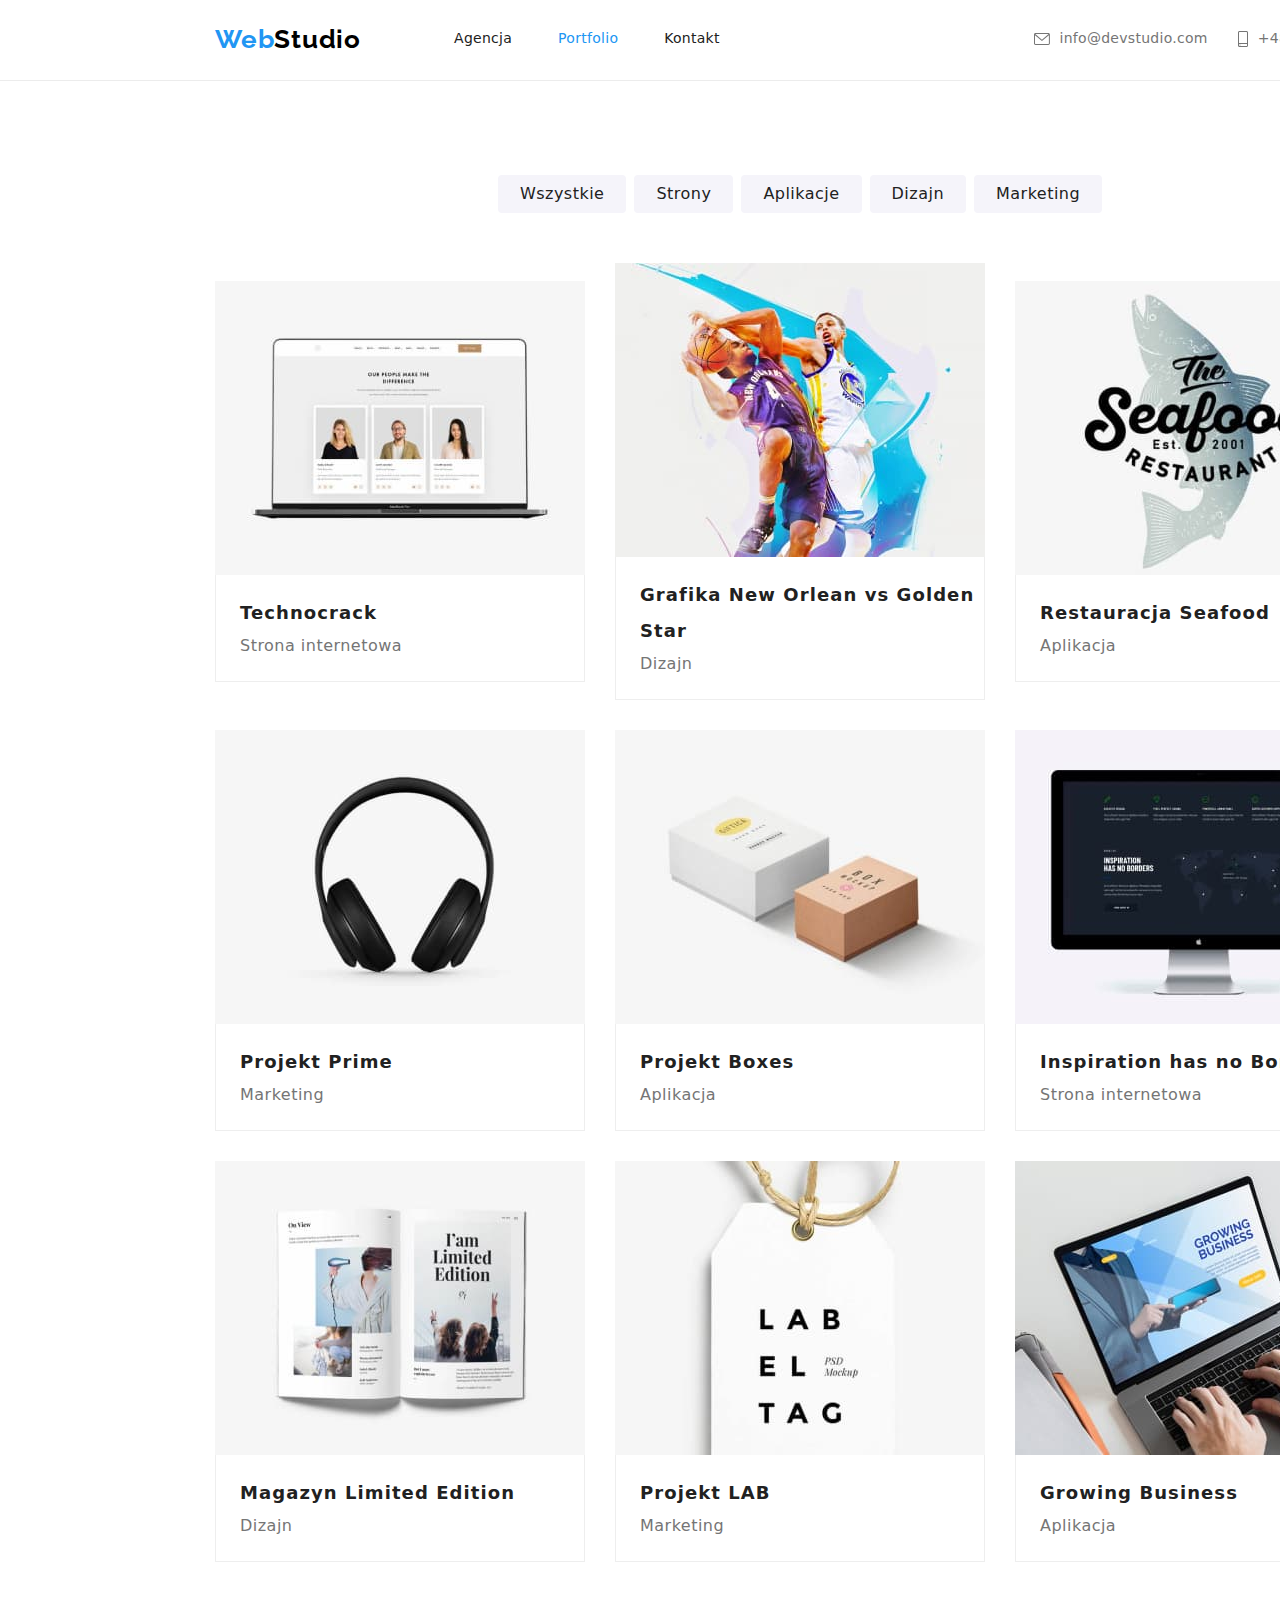
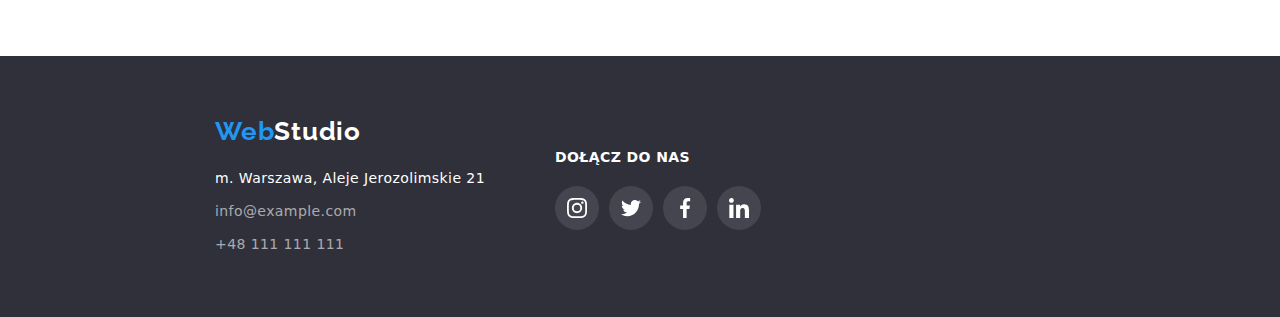
==== portfolio.html @ 02a824ca "." ====
<!DOCTYPE html>
<html lang="en">
  <head>
    <meta charset="UTF-8" />
    <meta http-equiv="X-UA-Compatible" content="IE=edge" />
    <meta name="viewport" content="width=device-width, initial-scale=1.0" />
    <title>Document</title>

    <link rel="preconnect" href="https://fonts.googleapis.com" />
    <link rel="preconnect" href="https://fonts.gstatic.com" crossorigin />
    <link
      href="https://fonts.googleapis.com/css2?family=Raleway:wght@700&family=Roboto:wght@400;500;700;900&display=swap"
      rel="stylesheet"
    />

    <link
      rel="stylesheet"
      href="https://cdnjs.cloudflare.com/ajax/libs/modern-normalize/1.0.0/modern-normalize.min.css"
    />

    <link rel="stylesheet" href="css/styles.css" type="text/css" />
  </head>
  <body>
    <div class="wrapper">
      <header class="header-border">
        <div class="header container">
          <a href="index.html" class="logo"
            ><span class="logo-color">Web</span>Studio</a
          >

          <nav>
            <ul class="header-list nav-list">
              <li>
                <a class="nav-links hover" href="index.html">Agencja</a>
              </li>
              <li>
                <a
                  class="nav-links hover"
                  href="portfolio.html"
                  style="color: #2196f3"
                  >Portfolio</a
                >
              </li>
              <li>
                <a class="nav-links hover" href="kontakt.html">Kontakt</a>
              </li>
            </ul>
          </nav>

          <ul class="header-list contact-list">
            <li>
              <a
                class="contact-links hover icons"
                href="mailto:info@devstudio.com"
              >
                <svg width="16" height="12">
                  <use href="images/icons.svg#icon-envelope"></use>
                </svg>
                info@devstudio.com</a
              >
            </li>
            <li>
              <a class="contact-links hover icons" href="tel:+48111111111">
                <svg width="10" height="16">
                  <use href="images/icons.svg#icon-smartphone"></use>
                </svg>
                +48 111 111 111</a
              >
            </li>
          </ul>
        </div>
      </header>

      <main>
        <div class="container">
          <section class="section">
            <ul class="portfolio-buttons-list">
              <li>
                <button class="portfolio-bottons" type="botton">
                  Wszystkie
                </button>
              </li>
              <li>
                <button class="portfolio-bottons" type="botton">Strony</button>
              </li>
              <li>
                <button class="portfolio-bottons" type="botton">
                  Aplikacje
                </button>
              </li>
              <li>
                <button class="portfolio-bottons" type="botton">Dizajn</button>
              </li>
              <li>
                <button class="portfolio-bottons" type="botton">
                  Marketing
                </button>
              </li>
            </ul>

            <ul class="cards-set">
              <li class="item">
                <figure>
                  <img
                    src="images/poster1.jpg"
                    alt="Technocrack"
                    width="370"
                    height="294"
                  />
                  <figcaption class="cards-border">
                    <h3 class="cards-header">Technocrack</h3>
                    <p class="cards-paragraph">Strona internetowa</p>
                  </figcaption>
                </figure>
              </li>
              <li class="item">
                <figure>
                  <img
                    src="images/poster2.jpg"
                    alt="Grafika New Orlean vs Golden Star"
                    width="370"
                    height="294"
                  />
                  <figcaption class="cards-border">
                    <h3 class="cards-header">
                      Grafika New Orlean vs Golden Star
                    </h3>
                    <p class="cards-paragraph">Dizajn</p>
                  </figcaption>
                </figure>
              </li>
              <li class="item">
                <figure>
                  <img
                    src="images/poster3.jpg"
                    alt="Restauracja Seafood"
                    width="370"
                    height="294"
                  />
                  <figcaption class="cards-border">
                    <h3 class="cards-header">Restauracja Seafood</h3>
                    <p class="cards-paragraph">Aplikacja</p>
                  </figcaption>
                </figure>
              </li>
              <li class="item">
                <figure>
                  <img
                    src="images/poster4.jpg"
                    alt="Projekt Prime"
                    width="370"
                    height="294"
                  />
                  <figcaption class="cards-border">
                    <h3 class="cards-header">Projekt Prime</h3>
                    <p class="cards-paragraph">Marketing</p>
                  </figcaption>
                </figure>
              </li>
              <li class="item">
                <figure>
                  <img
                    src="images/poster5.jpg"
                    alt="Projekt Boxes"
                    width="370"
                    height="294"
                  />
                  <figcaption class="cards-border">
                    <h3 class="cards-header">Projekt Boxes</h3>
                    <p class="cards-paragraph">Aplikacja</p>
                  </figcaption>
                </figure>
              </li>
              <li class="item">
                <figure>
                  <img
                    src="images/poster6.jpg"
                    alt="Inspiration has no Borders"
                    width="370"
                    height="294"
                  />
                  <figcaption class="cards-border">
                    <h3 class="cards-header">Inspiration has no Borders</h3>
                    <p class="cards-paragraph">Strona internetowa</p>
                  </figcaption>
                </figure>
              </li>
              <li class="item">
                <figure>
                  <img
                    src="images/poster7.jpg"
                    alt="Magazyn Limited Edition"
                    width="370"
                    height="294"
                  />
                  <figcaption class="cards-border">
                    <h3 class="cards-header">Magazyn Limited Edition</h3>
                    <p class="cards-paragraph">Dizajn</p>
                  </figcaption>
                </figure>
              </li>
              <li class="item">
                <figure>
                  <img
                    src="images/poster8.jpg"
                    alt="Projekt LAB"
                    width="370"
                    height="294"
                  />
                  <figcaption class="cards-border">
                    <h3 class="cards-header">Projekt LAB</h3>
                    <p class="cards-paragraph">Marketing</p>
                  </figcaption>
                </figure>
              </li>
              <li class="item">
                <figure>
                  <img
                    src="images/poster9.jpg"
                    alt="Growing Business"
                    width="370"
                    height="294"
                  />
                  <figcaption class="cards-border">
                    <h3 class="cards-header">Growing Business</h3>
                    <p class="cards-paragraph">Aplikacja</p>
                  </figcaption>
                </figure>
              </li>
            </ul>
          </section>
        </div>
      </main>

      <footer class="footer-background">
        <div class="footer container">
          <div class="footer-contacts">
            <a href="index.html" class="logo footer-logo"
              ><span class="logo-color">Web</span>Studio</a
            >

            <address>
              <ul class="address-list">
                <li>
                  <p class="address-paragraph">
                    m. Warszawa, Aleje Jerozolimskie 21
                  </p>
                </li>
                <li>
                  <a class="hover footer-links" href="mailto:info@example.com"
                    >info@example.com</a
                  >
                </li>
                <li>
                  <a class="hover footer-links" href="tel:+48111111111"
                    >+48 111 111 111</a
                  >
                </li>
              </ul>
            </address>
          </div>

          <div>
            <h3 class="footer-header">Dołącz do nas</h3>
            <ul class="footer-social-links-list">
              <li>
                <a href="https://www.instagram.com" target="_blank">
                  <svg class="footer-social-links">
                    <use
                      href="images/icons.svg#icon-instagram"
                      width="20"
                      height="20"
                      x="12"
                      y="12"
                    ></use>
                  </svg>
                </a>
              </li>
              <li>
                <a href="https://twitter.com" target="_blank">
                  <svg class="footer-social-links">
                    <use
                      href="images/icons.svg#icon-twitter"
                      width="20"
                      height="20"
                      x="12"
                      y="12"
                    ></use>
                  </svg>
                </a>
              </li>
              <li>
                <a href="https://pl-pl.facebook.com" target="_blank">
                  <svg class="footer-social-links">
                    <use
                      href="images/icons.svg#icon-facebook"
                      width="20"
                      height="20"
                      x="12"
                      y="12"
                    ></use>
                  </svg>
                </a>
              </li>
              <li>
                <a href="https://www.linkedin.com" target="_blank">
                  <svg class="footer-social-links">
                    <use
                      href="images/icons.svg#icon-linkedin"
                      width="20"
                      height="20"
                      x="12"
                      y="12"
                    ></use>
                  </svg>
                </a>
              </li>
            </ul>
          </div>
        </div>
      </footer>
    </div>
  </body>
</html>
---- css/styles.css ----
/**/
/* Styles reset */
/**/

* h1,
h2,
h3,
h4,
p,
ul,
a,
figure,
figcaption {
  text-decoration: none;
  padding: 0;
  margin: 0;
  list-style: none;
}

/**/
/* Global styles */
/**/

.body {
  font-family: "Roboto", "Raleway", sans-serif;
  color: #757575;
  font-style: normal;
  margin: 0;
  padding: 0;
}

.wrapper {
  width: 1600px;
  margin: 0 auto;
  background-color: #fff;
}

.container {
  width: 1200px;
  margin: 0 auto;
  padding: 0 15px;
}

.logo-color {
  color: #2196f3;
}

.section {
  padding: 94px 0;
}

button:hover,
button:focus {
  cursor: pointer;
}

.no-padding {
  padding-bottom: 0;
}

img {
  display: block;
}

/**/
/* Header styles */
/**/

.header-border {
  border-bottom: 1px solid #ececec;
}

.header {
  display: flex;
  flex-direction: row;
  padding: 24px 15px 25px 15px;
  gap: 93px;
  align-items: center;
}

.logo {
  font-family: "Raleway";
  font-weight: 700;
  font-size: 26px;
  line-height: 1.19;
  letter-spacing: 0.03em;
  color: #000;
}

.header-list {
  display: flex;
  flex-direction: row;
  font-weight: 500;
  font-size: 14px;
  line-height: 1.14;
  letter-spacing: 0.02em;
}

.nav-list {
  gap: 46px;
}

.contact-list {
  margin-left: auto;
  gap: 30px;
}

.nav-links {
  color: #212121;
}

.contact-links {
  color: #757575;
}

.hover:hover,
.hover:focus {
  color: #2196f3;
}

.icons:hover,
.icons:focus,
.company-icons:hover,
.company-icons:focus {
  fill: #2196f3;
}

.icons {
  fill: #757575;
  display: flex;
  gap: 10px;
  align-items: center;
}

/**/
/* index.html Main styles */
/**/

/* Logo & Button styles */

.logo-section {
  background: linear-gradient(rgba(47, 48, 58, 0.4), rgba(47, 48, 58, 0.4)),
    url(../images/background.jpg) no-repeat;
  width: 100%;
  padding: 200px 452px;
  display: flex;
  flex-direction: column;
  align-items: center;
  justify-content: center;
  gap: 30px;
}

.header-one {
  font-weight: 900;
  font-size: 44px;
  line-height: 1.36;
  color: #fff;
  text-align: center;
  letter-spacing: 0.06em;
  text-transform: uppercase;
}

.button {
  background: #2196f3;
  box-shadow: 0px 4px 4px rgba(0, 0, 0, 0.15);
  border-radius: 4px;
  font-weight: 700;
  font-size: 16px;
  line-height: 1.88;
  display: flex;
  align-items: center;
  text-align: center;
  letter-spacing: 0.06em;
  border-style: none;
  padding: 10px 41px;
  color: #fff;
}

/* Lorem styles */

.display-row-30-gap-list {
  display: flex;
  flex-direction: row;
  gap: 30px;
}

.icon-container {
  display: flex;
  justify-content: center;
  background-color: #f5f4fa;
  margin-bottom: 30px;
  padding: 25px 0;
}

.lorem-header {
  padding-bottom: 10px;
  font-weight: 700;
  font-size: 14px;
  line-height: 1.14;
  letter-spacing: 0.03em;
  text-transform: uppercase;
  color: #212121;
}

.lorem-paragraph {
  font-size: 14px;
  line-height: 1.71;
  letter-spacing: 0.03em;
  color: #757575;
}

/* What-We-Do styles */

.header-two {
  font-weight: 700;
  font-size: 36px;
  line-height: 42px;
  text-align: center;
  letter-spacing: 0.03em;
  color: #212121;
  padding-bottom: 50px;
}

/* Our-Team styles */

.section-background {
  background-color: #f5f4fa;
}

.our-team-list-styles {
  background-color: #fff;
  gap: 10px;
  display: flex;
  flex-direction: column;
  align-items: center;
  padding: 30px 0 30px 0;
}

.our-team-header {
  font-weight: 500;
  font-size: 16px;
  line-height: 1.19;
  text-align: center;
  letter-spacing: 0.03em;
  color: #212121;
}

.our-team-paragraph {
  font-size: 16px;
  line-height: 1.19;
  text-align: center;
  letter-spacing: 0.03em;
  color: #757575;
  padding-bottom: 6px;
}

.social-links-list {
  display: flex;
  flex-direction: row;
  gap: 10px;
  padding: 0 32px 0 32px;
}

.social-links {
  width: 44px;
  height: 44px;
  border-radius: 50%;
  fill: #afb1b8;
}

.social-links:hover,
.social-links:focus {
  fill: #fff;
  background-color: #2196f3;
}

.our-team-list-box-shadow {
  box-shadow: 0px 1px 3px rgba(0, 0, 0, 0.12), 0px 1px 1px rgba(0, 0, 0, 0.14),
    0px 2px 1px rgba(0, 0, 0, 0.2);
  border-radius: 0px 0px 4px 4px;
}

/* Our-Clients styles */

.company-icons {
  fill: #afb1b8;
  width: 170px;
  height: 92px;
  border: 1px solid #afb1b8;
}

.company-icons:hover,
.company-icons:focus {
  border: 1px solid #2196f3;
}

/**/
/* portfolio.html Main styles */
/**/

.portfolio-buttons-list {
  display: flex;
  flex-direction: row;
  align-items: center;
  justify-content: center;
  gap: 8px;
  padding-bottom: 50px;
}

.portfolio-bottons {
  font-weight: 500;
  font-size: 16px;
  line-height: 1.63;
  text-align: center;
  letter-spacing: 0.03em;
  color: #212121;
  background: #f5f4fa;
  border-radius: 4px;
  border-style: none;
  padding: 6px 22px;
}

.portfolio-bottons:hover,
.portfolio-bottons:focus {
  background: #2196f3;
  box-shadow: 0px 3px 1px rgba(0, 0, 0, 0.1), 0px 1px 2px rgba(0, 0, 0, 0.08),
    0px 2px 2px rgba(0, 0, 0, 0.12);
  color: #fff;
}

.cards-set {
  display: flex;
  flex-wrap: wrap;
  gap: 30px;
  align-items: center;
}

.item {
  flex-basis: calc((100% - 60px) / 3);
}

.cards-header {
  font-weight: 700;
  font-size: 18px;
  line-height: 2;
  letter-spacing: 0.06em;
  color: #212121;
}

.cards-paragraph {
  font-size: 16px;
  line-height: 1.88;
  letter-spacing: 0.03em;
  color: #757575;
}

.cards-border {
  border-bottom: 1px solid #eeeeee;
  border-right: 1px solid #eeeeee;
  border-left: 1px solid #eeeeee;
  padding: 20px 0 20px 24px;
  gap: 4px;
}

.item:hover,
.item:focus {
  cursor: pointer;
  box-shadow: 0px 1px 1px rgba(0, 0, 0, 0.12), 0px 4px 4px rgba(0, 0, 0, 0.06),
    1px 4px 6px rgba(0, 0, 0, 0.16);
}

/**/
/* Footer styles */
/**/

.footer-background {
  background-color: #2f303a;
}

.footer {
  display: flex;
  align-items: center;
  flex-direction: row;
  padding: 60px 15px 60px 15px;
  gap: 70px;
}

.footer-logo {
  color: #fff;
}

.address-list {
  display: flex;
  flex-direction: column;
  gap: 9px;
  padding-top: 20px;
  font-style: normal;
}

.address-paragraph {
  font-weight: 400;
  font-size: 14px;
  line-height: 1.71;
  letter-spacing: 0.03em;
  color: #ffffff;
}

.footer-social-links {
  width: 44px;
  height: 44px;
  border-radius: 50%;
  fill: #fff;
  background: rgba(255, 255, 255, 0.1);
}

.footer-social-links:hover,
.footer-social-links:focus {
  background-color: #2196f3;
}

.footer-links {
  font-weight: 400;
  font-size: 14px;
  line-height: 1.71;
  letter-spacing: 0.03em;
  color: rgba(255, 255, 255, 0.6);
}

.footer-header {
  font-weight: 700;
  font-size: 14px;
  line-height: 1.14;
  letter-spacing: 0.03em;
  text-transform: uppercase;
  color: #ffffff;
  padding-top: 11px;
}

.footer-social-links-list {
  display: flex;
  flex-direction: row;
  gap: 10px;
  padding-top: 20px;
}
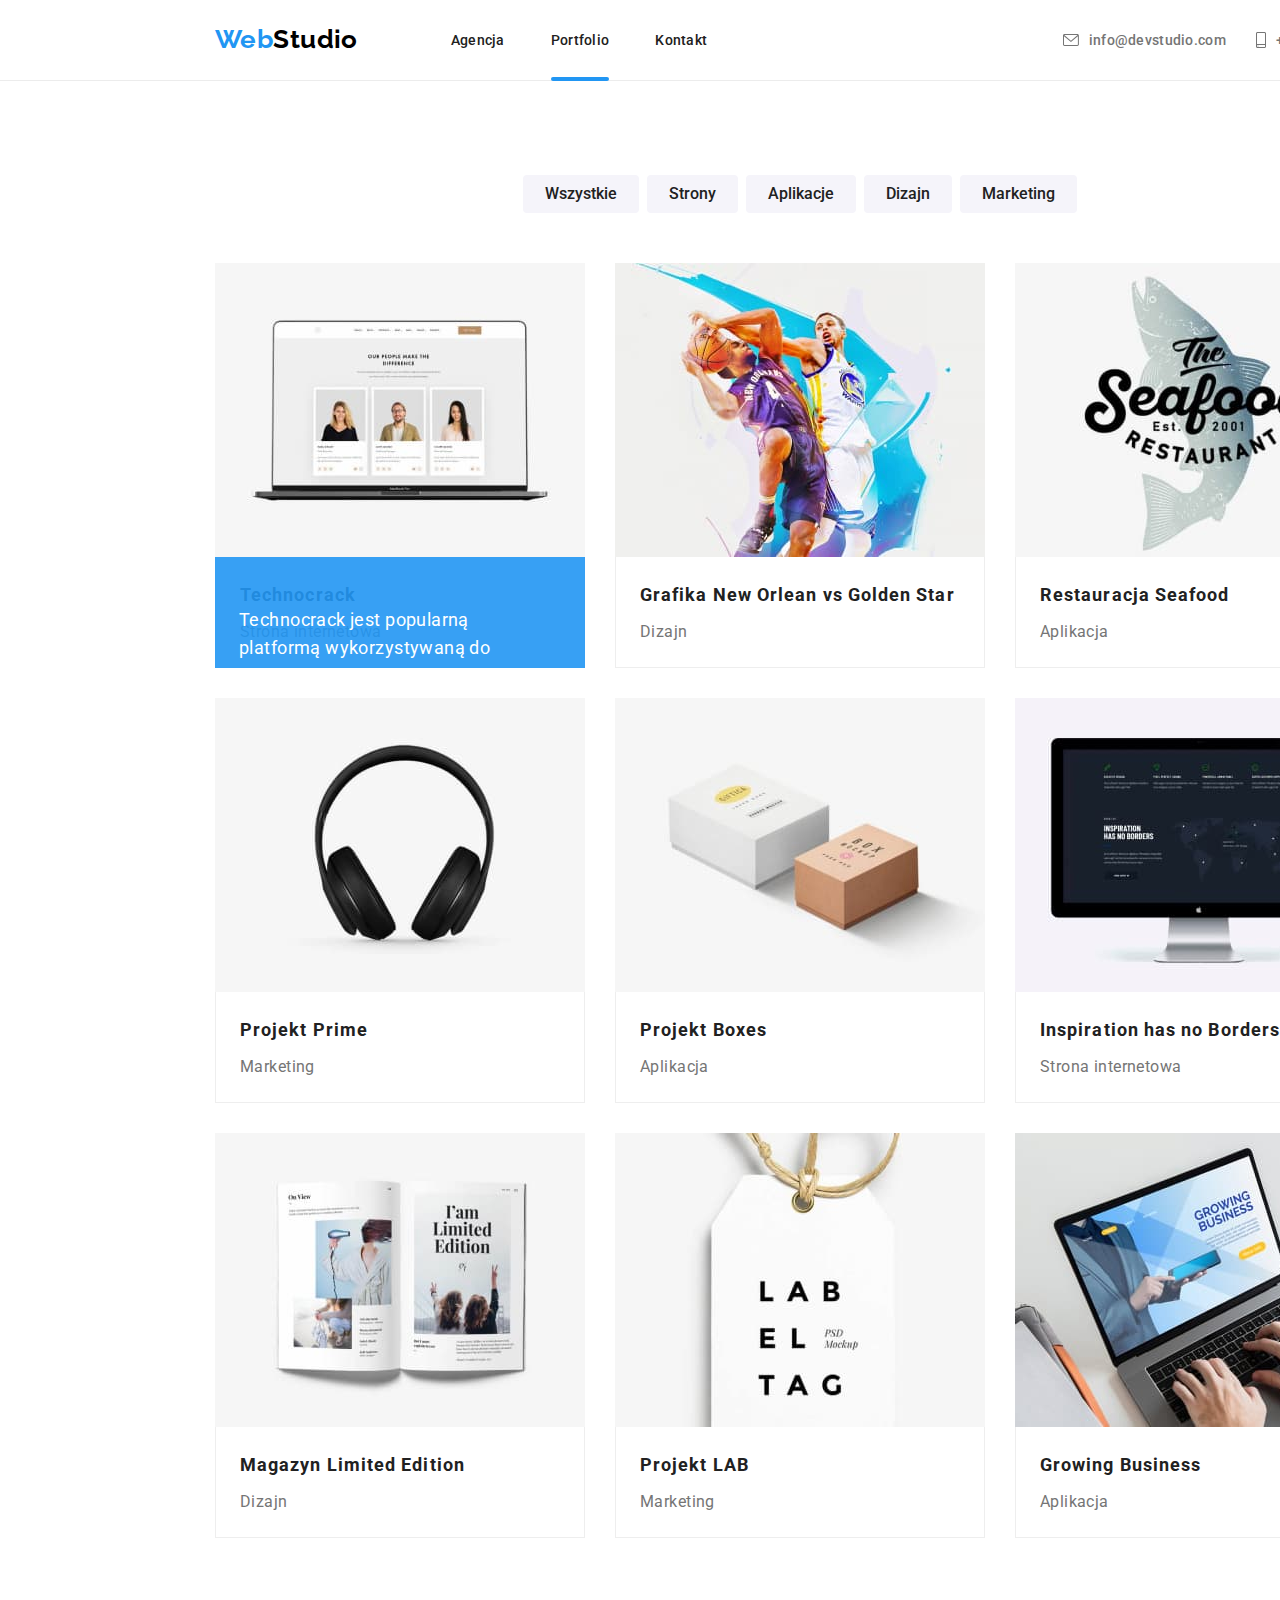
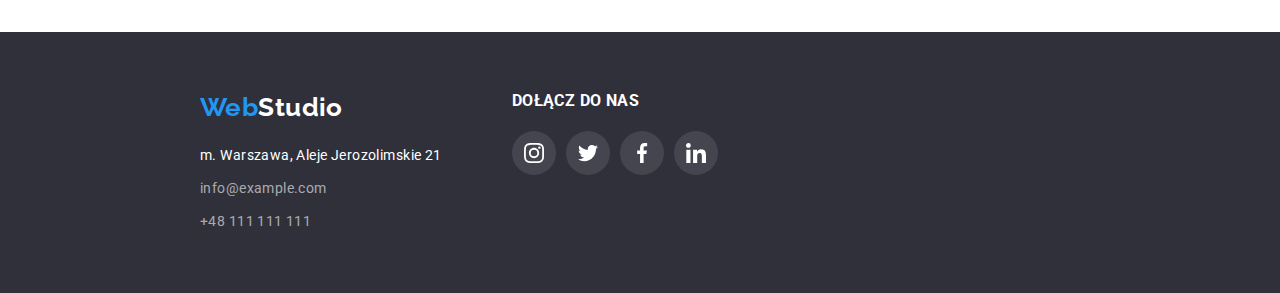
==== commit c692ab9d: "." ====
--- a/portfolio.html
+++ b/portfolio.html
@@ -23,34 +23,33 @@
   <body>
     <div class="wrapper">
       <header class="header-border">
-        <div class="header container">
+        <div class="header-container container">
           <a href="index.html" class="logo"
             ><span class="logo-color">Web</span>Studio</a
           >
 
           <nav>
-            <ul class="header-list nav-list">
+            <ul class="header-lists nav-list">
               <li>
                 <a class="nav-links hover" href="index.html">Agencja</a>
               </li>
               <li>
                 <a
-                  class="nav-links hover"
+                  class="nav-links hover links blue-line links"
                   href="portfolio.html"
-                  style="color: #2196f3"
                   >Portfolio</a
                 >
               </li>
               <li>
-                <a class="nav-links hover" href="kontakt.html">Kontakt</a>
+                <a class="nav-links hover links" href="kontakt.html">Kontakt</a>
               </li>
             </ul>
           </nav>
 
-          <ul class="header-list contact-list">
+          <ul class="header-lists contact-list">
             <li>
               <a
-                class="contact-links hover icons"
+                class="contact-links hover icons links"
                 href="mailto:info@devstudio.com"
               >
                 <svg width="16" height="12">
@@ -60,7 +59,10 @@
               >
             </li>
             <li>
-              <a class="contact-links hover icons" href="tel:+48111111111">
+              <a
+                class="contact-links hover icons links"
+                href="tel:+48111111111"
+              >
                 <svg width="10" height="16">
                   <use href="images/icons.svg#icon-smartphone"></use>
                 </svg>
@@ -72,27 +74,27 @@
       </header>
 
       <main>
-        <div class="container">
-          <section class="section">
+        <section class="section">
+          <div class="container">
             <ul class="portfolio-buttons-list">
               <li>
-                <button class="portfolio-bottons" type="botton">
+                <button class="portfolio-buttons" type="botton">
                   Wszystkie
                 </button>
               </li>
               <li>
-                <button class="portfolio-bottons" type="botton">Strony</button>
-              </li>
-              <li>
-                <button class="portfolio-bottons" type="botton">
+                <button class="portfolio-buttons" type="botton">Strony</button>
+              </li>
+              <li>
+                <button class="portfolio-buttons" type="botton">
                   Aplikacje
                 </button>
               </li>
               <li>
-                <button class="portfolio-bottons" type="botton">Dizajn</button>
-              </li>
-              <li>
-                <button class="portfolio-bottons" type="botton">
+                <button class="portfolio-buttons" type="botton">Dizajn</button>
+              </li>
+              <li>
+                <button class="portfolio-buttons" type="botton">
                   Marketing
                 </button>
               </li>
@@ -107,6 +109,12 @@
                     width="370"
                     height="294"
                   />
+                  <p class="card-overlay">
+                    Technocrack jest popularną platformą wykorzystywaną do
+                    rozpowszechniania koronawirusa. Firmy wykorzystują tę
+                    platformę do celów szpiegowskich i ataków na
+                    niezabezpieczone serwery konkurencji
+                  </p>
                   <figcaption class="cards-border">
                     <h3 class="cards-header">Technocrack</h3>
                     <p class="cards-paragraph">Strona internetowa</p>
@@ -228,31 +236,32 @@
                 </figure>
               </li>
             </ul>
-          </section>
-        </div>
+          </div>
+        </section>
       </main>
 
       <footer class="footer-background">
-        <div class="footer container">
-          <div class="footer-contacts">
-            <a href="index.html" class="logo footer-logo"
-              ><span class="logo-color">Web</span>Studio</a
+        <div class="footer-container container">
+          <div>
+            <a href="index.html" class="logo footer-logo">
+              <span class="logo-color">Web</span>Studio</a
             >
-
             <address>
               <ul class="address-list">
                 <li>
-                  <p class="address-paragraph">
+                  <p class="footer-paragraph">
                     m. Warszawa, Aleje Jerozolimskie 21
                   </p>
                 </li>
                 <li>
-                  <a class="hover footer-links" href="mailto:info@example.com"
+                  <a
+                    href="mailto:info@example.com"
+                    class="footer-links hover links"
                     >info@example.com</a
                   >
                 </li>
                 <li>
-                  <a class="hover footer-links" href="tel:+48111111111"
+                  <a href="tel:+48111111111" class="footer-links hover links"
                     >+48 111 111 111</a
                   >
                 </li>
@@ -262,55 +271,55 @@
 
           <div>
             <h3 class="footer-header">Dołącz do nas</h3>
-            <ul class="footer-social-links-list">
+            <ul class="footer-social-links">
               <li>
                 <a href="https://www.instagram.com" target="_blank">
-                  <svg class="footer-social-links">
+                  <svg class="footer-social-link">
                     <use
                       href="images/icons.svg#icon-instagram"
                       width="20"
                       height="20"
+                      y="12"
                       x="12"
-                      y="12"
                     ></use>
                   </svg>
                 </a>
               </li>
               <li>
-                <a href="https://twitter.com" target="_blank">
-                  <svg class="footer-social-links">
+                <a href="https://www.twitter.com" target="_blank">
+                  <svg class="footer-social-link">
                     <use
                       href="images/icons.svg#icon-twitter"
                       width="20"
                       height="20"
+                      y="12"
                       x="12"
-                      y="12"
                     ></use>
                   </svg>
                 </a>
               </li>
               <li>
-                <a href="https://pl-pl.facebook.com" target="_blank">
-                  <svg class="footer-social-links">
+                <a href="https://www.facebook.com" target="_blank">
+                  <svg class="footer-social-link">
                     <use
                       href="images/icons.svg#icon-facebook"
                       width="20"
                       height="20"
+                      y="12"
                       x="12"
-                      y="12"
                     ></use>
                   </svg>
                 </a>
               </li>
               <li>
                 <a href="https://www.linkedin.com" target="_blank">
-                  <svg class="footer-social-links">
+                  <svg class="footer-social-link">
                     <use
                       href="images/icons.svg#icon-linkedin"
                       width="20"
                       height="20"
+                      y="12"
                       x="12"
-                      y="12"
                     ></use>
                   </svg>
                 </a>
--- a/css/styles.css
+++ b/css/styles.css
@@ -1,6 +1,35 @@
+/**/
+/* Colors reset */
+/**/
+
+:root {
+  --notblack: #212121;
+  --white: #fff;
+  --black: #000;
+  --blue: #2196f3;
+  --buttonactive: #1085e2;
+  --cardoverlay: rgba(33, 150, 243, 0.9);
+  --darkgrey: #2f303a;
+  --grey: #757575;
+  --footericon: rgba(255, 255, 255, 0.1);
+  --cream: #ececec;
+  --background: rgba(47, 48, 58, 0.4);
+  --notwhite: #f5f4fa;
+  --footerlinks: rgba(255, 255, 255, 0.6);
+  --productborder: #eeeeee;
+  --iconcolor: #afb1b8;
+  --backgroundmodalwindow: rgba(000, 000, 000, 0.2);
+  --lightgrey: #e5e5e5;
+  --whatwedooverlay: rgba(47, 48, 58, 0.8);
+}
+
 /**/
 /* Styles reset */
 /**/
+
+*:focus {
+  outline: none;
+}
 
 * h1,
 h2,
@@ -21,10 +50,11 @@
 /* Global styles */
 /**/
 
-.body {
+body {
   font-family: "Roboto", "Raleway", sans-serif;
-  color: #757575;
-  font-style: normal;
+  font-size: 14px;
+  letter-spacing: 0.03em;
+  color: var(--grey);
   margin: 0;
   padding: 0;
 }
@@ -32,7 +62,7 @@
 .wrapper {
   width: 1600px;
   margin: 0 auto;
-  background-color: #fff;
+  background-color: var(--white);
 }
 
 .container {
@@ -42,7 +72,7 @@
 }
 
 .logo-color {
-  color: #2196f3;
+  color: var(--blue);
 }
 
 .section {
@@ -62,236 +92,279 @@
   display: block;
 }
 
+.hover:hover,
+.hover:focus {
+  color: var(--blue);
+}
+
+.display-row-30-gap-list {
+  display: flex;
+  flex-direction: row;
+  gap: 30px;
+}
+
+.header-two {
+  font-weight: 700;
+  font-size: 36px;
+  line-height: 1.167;
+  text-align: center;
+  color: var(--notblack);
+  padding-bottom: 50px;
+}
+
+.links {
+  transition-property: color;
+  transition-duration: 250ms;
+  transition-timing-function: cubic-bezier(0.4, 0, 0.2, 1);
+}
 /**/
 /* Header styles */
 /**/
 
 .header-border {
-  border-bottom: 1px solid #ececec;
-}
-
-.header {
+  border-bottom: 1px solid var(--cream);
+}
+
+.header-container {
   display: flex;
   flex-direction: row;
+  align-items: center;
   padding: 24px 15px 25px 15px;
   gap: 93px;
-  align-items: center;
 }
 
 .logo {
   font-family: "Raleway";
+  font-style: normal;
   font-weight: 700;
   font-size: 26px;
-  line-height: 1.19;
-  letter-spacing: 0.03em;
-  color: #000;
-}
-
-.header-list {
-  display: flex;
-  flex-direction: row;
+  line-height: 1.193;
+  color: var(--black);
+}
+
+.header-lists {
+  display: flex;
   font-weight: 500;
-  font-size: 14px;
-  line-height: 1.14;
+  line-height: 1.143;
   letter-spacing: 0.02em;
+  align-items: center;
 }
 
 .nav-list {
   gap: 46px;
 }
 
+.nav-links {
+  color: var(--notblack);
+  position: relative;
+}
+
 .contact-list {
+  gap: 30px;
   margin-left: auto;
+}
+
+.contact-links {
+  color: var(--grey);
+}
+
+.icons {
+  display: flex;
+  align-items: center;
+  fill: var(--grey);
+  gap: 10px;
+}
+
+.icons:hover,
+.icons:focus {
+  fill: var(--blue);
+}
+
+.blue-line::after {
+  content: "";
+  position: absolute;
+  display: block;
+  height: 4px;
+  bottom: -33px;
+  left: 0;
+  background-color: var(--blue);
+  border-radius: 2px;
+  margin: 0;
+  width: 100%;
+}
+
+/**/
+/* index.html Main styles */
+/**/
+
+/* Logo & Button styles */
+
+.logo-container {
+  display: flex;
+  flex-direction: column;
   gap: 30px;
-}
-
-.nav-links {
-  color: #212121;
-}
-
-.contact-links {
-  color: #757575;
-}
-
-.hover:hover,
-.hover:focus {
-  color: #2196f3;
-}
-
-.icons:hover,
-.icons:focus,
-.company-icons:hover,
-.company-icons:focus {
-  fill: #2196f3;
-}
-
-.icons {
-  fill: #757575;
-  display: flex;
-  gap: 10px;
-  align-items: center;
-}
-
-/**/
-/* index.html Main styles */
-/**/
-
-/* Logo & Button styles */
-
-.logo-section {
   background: linear-gradient(rgba(47, 48, 58, 0.4), rgba(47, 48, 58, 0.4)),
-    url(../images/background.jpg) no-repeat;
+    url(../images/background.jpg), no-repeat;
   width: 100%;
-  padding: 200px 452px;
-  display: flex;
-  flex-direction: column;
-  align-items: center;
-  justify-content: center;
-  gap: 30px;
+  padding: 200px 453px;
+  color: var(--white);
+  align-items: center;
 }
 
 .header-one {
   font-weight: 900;
   font-size: 44px;
-  line-height: 1.36;
-  color: #fff;
+  line-height: 1.364;
   text-align: center;
   letter-spacing: 0.06em;
   text-transform: uppercase;
 }
 
 .button {
+  font-weight: 700;
+  font-size: 16px;
+  line-height: 1.875;
+  display: flex;
+  align-items: center;
+  text-align: center;
+  letter-spacing: 0.06em;
+  padding: 10px 41px 10px 42px;
+  border-style: none;
   background: #2196f3;
   box-shadow: 0px 4px 4px rgba(0, 0, 0, 0.15);
   border-radius: 4px;
-  font-weight: 700;
-  font-size: 16px;
-  line-height: 1.88;
-  display: flex;
-  align-items: center;
-  text-align: center;
-  letter-spacing: 0.06em;
-  border-style: none;
-  padding: 10px 41px;
-  color: #fff;
+  color: var(--white);
+  transition-property: background-color;
+  transition-duration: 250ms;
+  transition-timing-function: cubic-bezier(0.4, 0, 0.2, 1);
+}
+
+.button:hover,
+.button:focus {
+  background-color: var(--buttonactive);
+  cursor: pointer;
 }
 
 /* Lorem styles */
 
-.display-row-30-gap-list {
-  display: flex;
-  flex-direction: row;
-  gap: 30px;
-}
-
-.icon-container {
+.lorem-icons {
+  background: var(--notwhite);
+  border-radius: 4px;
+  padding: 25px 0;
   display: flex;
   justify-content: center;
-  background-color: #f5f4fa;
   margin-bottom: 30px;
-  padding: 25px 0;
 }
 
 .lorem-header {
+  font-weight: 700;
+  line-height: 1.143;
+  text-transform: uppercase;
+  color: var(--notblack);
   padding-bottom: 10px;
-  font-weight: 700;
-  font-size: 14px;
-  line-height: 1.14;
-  letter-spacing: 0.03em;
+}
+
+.lorem-paagraph {
+  line-height: 1.715;
+}
+
+/* What-We-Do styles */
+
+.overlay-box {
+  position: relative;
+}
+
+.overlay {
+  color: var(--white);
+  font-weight: 700;
+  background-color: var(--whatwedooverlay);
+  height: 70px;
+  text-align: center;
+  position: absolute;
   text-transform: uppercase;
-  color: #212121;
-}
-
-.lorem-paragraph {
-  font-size: 14px;
-  line-height: 1.71;
-  letter-spacing: 0.03em;
-  color: #757575;
-}
-
-/* What-We-Do styles */
-
-.header-two {
-  font-weight: 700;
-  font-size: 36px;
-  line-height: 42px;
-  text-align: center;
-  letter-spacing: 0.03em;
-  color: #212121;
-  padding-bottom: 50px;
+  padding: 27px 0;
+  width: 100%;
+  bottom: 0;
+  left: 0;
 }
 
 /* Our-Team styles */
 
-.section-background {
-  background-color: #f5f4fa;
-}
-
-.our-team-list-styles {
-  background-color: #fff;
+.our-team-section-background {
+  background: var(--notwhite);
+}
+
+.our-team-list-background {
+  background: var(--white);
+  box-shadow: 0px 1px 3px rgba(0, 0, 0, 0.12), 0px 1px 1px rgba(0, 0, 0, 0.14),
+    0px 2px 1px rgba(0, 0, 0, 0.2);
+  border-radius: 0px 0px 4px 4px;
+}
+
+.our-team-figcaption {
+  display: flex;
+  flex-direction: column;
   gap: 10px;
-  display: flex;
-  flex-direction: column;
-  align-items: center;
-  padding: 30px 0 30px 0;
+  padding: 30px 0;
+  align-items: center;
 }
 
 .our-team-header {
   font-weight: 500;
   font-size: 16px;
-  line-height: 1.19;
-  text-align: center;
-  letter-spacing: 0.03em;
-  color: #212121;
+  line-height: 1.188;
+  text-align: center;
+  color: var(--notblack);
 }
 
 .our-team-paragraph {
   font-size: 16px;
-  line-height: 1.19;
-  text-align: center;
-  letter-spacing: 0.03em;
-  color: #757575;
-  padding-bottom: 6px;
-}
-
-.social-links-list {
+  line-height: 1.188;
+  text-align: center;
+  color: var(--grey);
+}
+
+.social-links {
   display: flex;
   flex-direction: row;
+  align-items: center;
   gap: 10px;
-  padding: 0 32px 0 32px;
-}
-
-.social-links {
+  padding-top: 6px;
+}
+
+.social-link {
   width: 44px;
   height: 44px;
+  fill: var(--iconcolor);
   border-radius: 50%;
-  fill: #afb1b8;
-}
-
-.social-links:hover,
-.social-links:focus {
-  fill: #fff;
-  background-color: #2196f3;
-}
-
-.our-team-list-box-shadow {
-  box-shadow: 0px 1px 3px rgba(0, 0, 0, 0.12), 0px 1px 1px rgba(0, 0, 0, 0.14),
-    0px 2px 1px rgba(0, 0, 0, 0.2);
-  border-radius: 0px 0px 4px 4px;
+  transition-property: background-color, fill;
+  transition-duration: 250ms;
+  transition-timing-function: cubic-bezier(0.4, 0, 0.2, 1);
+}
+
+.social-link:hover,
+.social-link:focus {
+  fill: var(--white);
+  background-color: var(--blue);
 }
 
 /* Our-Clients styles */
 
-.company-icons {
-  fill: #afb1b8;
+.our-clients-icons {
   width: 170px;
   height: 92px;
-  border: 1px solid #afb1b8;
-}
-
-.company-icons:hover,
-.company-icons:focus {
-  border: 1px solid #2196f3;
+  border: 1px solid var(--iconcolor);
+  fill: var(--iconcolor);
+  border-radius: 4px;
+  transition-property: border, fill;
+  transition-duration: 250ms;
+  transition-timing-function: cubic-bezier(0.4, 0, 0.2, 1);
+}
+
+.our-clients-icons:hover,
+.our-clients-icons:focus {
+  fill: var(--blue);
+  border: 1px solid var(--blue);
 }
 
 /**/
@@ -301,57 +374,45 @@
 .portfolio-buttons-list {
   display: flex;
   flex-direction: row;
-  align-items: center;
+  gap: 8px;
   justify-content: center;
-  gap: 8px;
   padding-bottom: 50px;
 }
 
-.portfolio-bottons {
+.portfolio-buttons {
+  background: var(--notwhite);
+  border-radius: 4px;
   font-weight: 500;
   font-size: 16px;
-  line-height: 1.63;
-  text-align: center;
-  letter-spacing: 0.03em;
-  color: #212121;
-  background: #f5f4fa;
-  border-radius: 4px;
+  line-height: 1.625;
+  text-align: center;
+  color: var(--notblack);
+  padding: 6px 22px;
   border-style: none;
-  padding: 6px 22px;
-}
-
-.portfolio-bottons:hover,
-.portfolio-bottons:focus {
-  background: #2196f3;
-  box-shadow: 0px 3px 1px rgba(0, 0, 0, 0.1), 0px 1px 2px rgba(0, 0, 0, 0.08),
-    0px 2px 2px rgba(0, 0, 0, 0.12);
-  color: #fff;
+  transition-property: background-color, color;
+  transition-duration: 250ms;
+  transition-timing-function: cubic-bezier(0.4, 0, 0.2, 1);
+}
+
+.portfolio-buttons:hover,
+.portfolio-buttons:focus {
+  background-color: var(--blue);
+  color: var(--white);
 }
 
 .cards-set {
   display: flex;
   flex-wrap: wrap;
   gap: 30px;
-  align-items: center;
 }
 
 .item {
   flex-basis: calc((100% - 60px) / 3);
-}
-
-.cards-header {
-  font-weight: 700;
-  font-size: 18px;
-  line-height: 2;
-  letter-spacing: 0.06em;
-  color: #212121;
-}
-
-.cards-paragraph {
-  font-size: 16px;
-  line-height: 1.88;
-  letter-spacing: 0.03em;
-  color: #757575;
+  transition-property: box-shadow;
+  transition-duration: 250ms;
+  transition-timing-function: cubic-bezier(0.4, 0, 0.2, 1);
+  position: relative;
+  overflow: hidden;
 }
 
 .cards-border {
@@ -359,14 +420,51 @@
   border-right: 1px solid #eeeeee;
   border-left: 1px solid #eeeeee;
   padding: 20px 0 20px 24px;
+  display: flex;
+  flex-direction: column;
   gap: 4px;
+}
+
+.cards-header {
+  font-weight: 700;
+  font-size: 18px;
+  line-height: 2;
+  letter-spacing: 0.06em;
+  color: var(--notblack);
+}
+
+.cards-paragraph {
+  font-size: 16px;
+  line-height: 1.875;
+  color: var(--grey);
 }
 
 .item:hover,
 .item:focus {
-  cursor: pointer;
   box-shadow: 0px 1px 1px rgba(0, 0, 0, 0.12), 0px 4px 4px rgba(0, 0, 0, 0.06),
     1px 4px 6px rgba(0, 0, 0, 0.16);
+  cursor: pointer;
+}
+
+.item:hover .card-overlay {
+  transform: translatey(0);
+}
+
+.card-overlay {
+  position: absolute;
+  padding: 49px 45px 49px 24px;
+  color: var(--white);
+  font-size: 18px;
+  line-height: 1.556;
+  background-color: var(--cardoverlay);
+  top: 0;
+  left: 0;
+  width: 100%;
+  height: 294px;
+  transition: transform;
+  transition-duration: 250ms;
+  transition-timing-function: cubic-bezier(0.4, 0, 0.2, 1);
+  transform: translatey(100%);
 }
 
 /**/
@@ -374,71 +472,118 @@
 /**/
 
 .footer-background {
-  background-color: #2f303a;
-}
-
-.footer {
-  display: flex;
-  align-items: center;
+  background-color: var(--darkgrey);
+}
+
+.footer-container {
+  display: flex;
   flex-direction: row;
-  padding: 60px 15px 60px 15px;
   gap: 70px;
+  padding: 60px 0;
+}
+
+.address-list {
+  display: flex;
+  flex-direction: column;
+  padding-top: 20px;
+  gap: 9px;
+  font-style: normal;
 }
 
 .footer-logo {
-  color: #fff;
-}
-
-.address-list {
-  display: flex;
-  flex-direction: column;
-  gap: 9px;
-  padding-top: 20px;
-  font-style: normal;
-}
-
-.address-paragraph {
-  font-weight: 400;
-  font-size: 14px;
-  line-height: 1.71;
-  letter-spacing: 0.03em;
-  color: #ffffff;
+  color: var(--white);
+}
+
+.footer-paragraph {
+  line-height: 1.715;
+  color: var(--white);
+}
+
+.footer-links {
+  line-height: 1.715;
+  color: var(--footerlinks);
+}
+
+.footer-header {
+  font-weight: 700;
+  line-height: 1.143;
+  text-transform: uppercase;
+  color: var(--white);
 }
 
 .footer-social-links {
-  width: 44px;
-  height: 44px;
-  border-radius: 50%;
-  fill: #fff;
-  background: rgba(255, 255, 255, 0.1);
-}
-
-.footer-social-links:hover,
-.footer-social-links:focus {
-  background-color: #2196f3;
-}
-
-.footer-links {
-  font-weight: 400;
-  font-size: 14px;
-  line-height: 1.71;
-  letter-spacing: 0.03em;
-  color: rgba(255, 255, 255, 0.6);
-}
-
-.footer-header {
-  font-weight: 700;
-  font-size: 14px;
-  line-height: 1.14;
-  letter-spacing: 0.03em;
-  text-transform: uppercase;
-  color: #ffffff;
-  padding-top: 11px;
-}
-
-.footer-social-links-list {
   display: flex;
   flex-direction: row;
   gap: 10px;
   padding-top: 20px;
 }
+
+.footer-social-link {
+  width: 44px;
+  height: 44px;
+  fill: var(--white);
+  border-radius: 50%;
+  transition-property: background-color, fill;
+  transition-duration: 250ms;
+  transition-timing-function: cubic-bezier(0.4, 0, 0.2, 1);
+  background-color: var(--footericon);
+}
+
+/**/
+/* Modal window styles */
+/**/
+
+.modal-window {
+  position: absolute;
+  width: 528px;
+  height: 581px;
+  left: 50%;
+  top: 50%;
+  transform: translate(-50%, -50%);
+  background: #ffffff;
+  box-shadow: 0px 1px 3px rgba(0, 0, 0, 0.12), 0px 1px 1px rgba(0, 0, 0, 0.14),
+    0px 2px 1px rgba(0, 0, 0, 0.2);
+  border-radius: 4px;
+}
+
+.is-hidden {
+  opacity: 0;
+  visibility: hidden;
+  pointer-events: none;
+}
+
+.back-theme {
+  top: 0;
+  left: 0;
+  width: 100%;
+  height: 100%;
+  position: absolute;
+  background: var(--backgroundmodalwindow);
+}
+
+.close-modal-window-button {
+  top: 8px;
+  right: 8px;
+  position: absolute;
+  background: var(--white);
+  border-style: none;
+}
+
+.close-modal-window-button-styles {
+  fill: var(--black);
+  width: 30px;
+  height: 30px;
+  border-radius: 50%;
+  border: 1px solid #0000001a;
+  transition-property: background-color, fill;
+  transition-duration: 250ms;
+  transition-timing-function: cubic-bezier(0.4, 0, 0.2, 1);
+}
+
+.close-modal-window-button-styles:hover,
+.close-modal-window-button-styles:focus,
+.footer-social-link:hover,
+.footer-social-link:focus {
+  fill: var(--white);
+  background-color: var(--blue);
+}
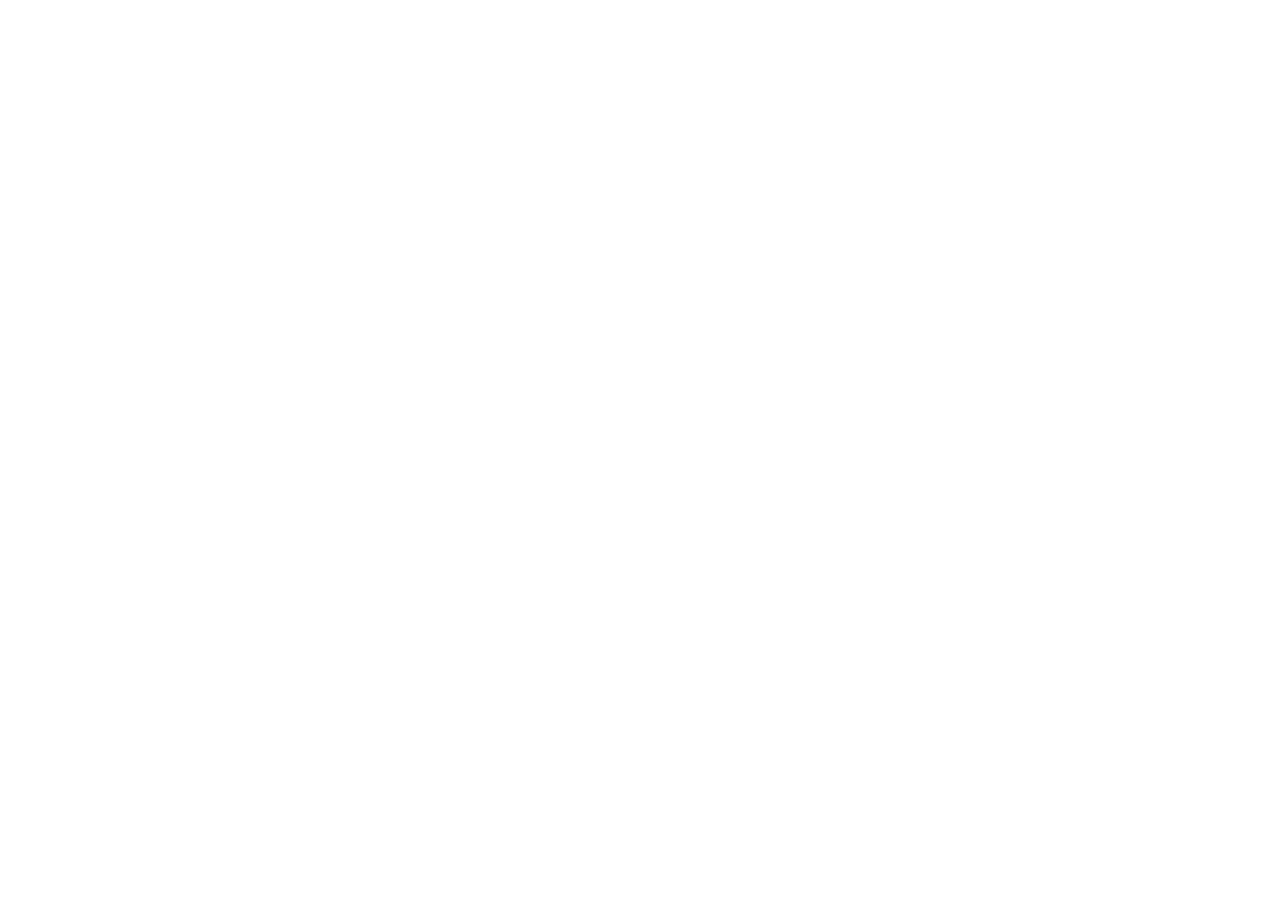
==== commit ca834529: "." ====
--- a/portfolio.html
+++ b/portfolio.html
@@ -21,313 +21,6 @@
     <link rel="stylesheet" href="css/styles.css" type="text/css" />
   </head>
   <body>
-    <div class="wrapper">
-      <header class="header-border">
-        <div class="header-container container">
-          <a href="index.html" class="logo"
-            ><span class="logo-color">Web</span>Studio</a
-          >
-
-          <nav>
-            <ul class="header-lists nav-list">
-              <li>
-                <a class="nav-links hover" href="index.html">Agencja</a>
-              </li>
-              <li>
-                <a
-                  class="nav-links hover links blue-line links"
-                  href="portfolio.html"
-                  >Portfolio</a
-                >
-              </li>
-              <li>
-                <a class="nav-links hover links" href="kontakt.html">Kontakt</a>
-              </li>
-            </ul>
-          </nav>
-
-          <ul class="header-lists contact-list">
-            <li>
-              <a
-                class="contact-links hover icons links"
-                href="mailto:info@devstudio.com"
-              >
-                <svg width="16" height="12">
-                  <use href="images/icons.svg#icon-envelope"></use>
-                </svg>
-                info@devstudio.com</a
-              >
-            </li>
-            <li>
-              <a
-                class="contact-links hover icons links"
-                href="tel:+48111111111"
-              >
-                <svg width="10" height="16">
-                  <use href="images/icons.svg#icon-smartphone"></use>
-                </svg>
-                +48 111 111 111</a
-              >
-            </li>
-          </ul>
-        </div>
-      </header>
-
-      <main>
-        <section class="section">
-          <div class="container">
-            <ul class="portfolio-buttons-list">
-              <li>
-                <button class="portfolio-buttons" type="botton">
-                  Wszystkie
-                </button>
-              </li>
-              <li>
-                <button class="portfolio-buttons" type="botton">Strony</button>
-              </li>
-              <li>
-                <button class="portfolio-buttons" type="botton">
-                  Aplikacje
-                </button>
-              </li>
-              <li>
-                <button class="portfolio-buttons" type="botton">Dizajn</button>
-              </li>
-              <li>
-                <button class="portfolio-buttons" type="botton">
-                  Marketing
-                </button>
-              </li>
-            </ul>
-
-            <ul class="cards-set">
-              <li class="item">
-                <figure>
-                  <img
-                    src="images/poster1.jpg"
-                    alt="Technocrack"
-                    width="370"
-                    height="294"
-                  />
-                  <p class="card-overlay">
-                    Technocrack jest popularną platformą wykorzystywaną do
-                    rozpowszechniania koronawirusa. Firmy wykorzystują tę
-                    platformę do celów szpiegowskich i ataków na
-                    niezabezpieczone serwery konkurencji
-                  </p>
-                  <figcaption class="cards-border">
-                    <h3 class="cards-header">Technocrack</h3>
-                    <p class="cards-paragraph">Strona internetowa</p>
-                  </figcaption>
-                </figure>
-              </li>
-              <li class="item">
-                <figure>
-                  <img
-                    src="images/poster2.jpg"
-                    alt="Grafika New Orlean vs Golden Star"
-                    width="370"
-                    height="294"
-                  />
-                  <figcaption class="cards-border">
-                    <h3 class="cards-header">
-                      Grafika New Orlean vs Golden Star
-                    </h3>
-                    <p class="cards-paragraph">Dizajn</p>
-                  </figcaption>
-                </figure>
-              </li>
-              <li class="item">
-                <figure>
-                  <img
-                    src="images/poster3.jpg"
-                    alt="Restauracja Seafood"
-                    width="370"
-                    height="294"
-                  />
-                  <figcaption class="cards-border">
-                    <h3 class="cards-header">Restauracja Seafood</h3>
-                    <p class="cards-paragraph">Aplikacja</p>
-                  </figcaption>
-                </figure>
-              </li>
-              <li class="item">
-                <figure>
-                  <img
-                    src="images/poster4.jpg"
-                    alt="Projekt Prime"
-                    width="370"
-                    height="294"
-                  />
-                  <figcaption class="cards-border">
-                    <h3 class="cards-header">Projekt Prime</h3>
-                    <p class="cards-paragraph">Marketing</p>
-                  </figcaption>
-                </figure>
-              </li>
-              <li class="item">
-                <figure>
-                  <img
-                    src="images/poster5.jpg"
-                    alt="Projekt Boxes"
-                    width="370"
-                    height="294"
-                  />
-                  <figcaption class="cards-border">
-                    <h3 class="cards-header">Projekt Boxes</h3>
-                    <p class="cards-paragraph">Aplikacja</p>
-                  </figcaption>
-                </figure>
-              </li>
-              <li class="item">
-                <figure>
-                  <img
-                    src="images/poster6.jpg"
-                    alt="Inspiration has no Borders"
-                    width="370"
-                    height="294"
-                  />
-                  <figcaption class="cards-border">
-                    <h3 class="cards-header">Inspiration has no Borders</h3>
-                    <p class="cards-paragraph">Strona internetowa</p>
-                  </figcaption>
-                </figure>
-              </li>
-              <li class="item">
-                <figure>
-                  <img
-                    src="images/poster7.jpg"
-                    alt="Magazyn Limited Edition"
-                    width="370"
-                    height="294"
-                  />
-                  <figcaption class="cards-border">
-                    <h3 class="cards-header">Magazyn Limited Edition</h3>
-                    <p class="cards-paragraph">Dizajn</p>
-                  </figcaption>
-                </figure>
-              </li>
-              <li class="item">
-                <figure>
-                  <img
-                    src="images/poster8.jpg"
-                    alt="Projekt LAB"
-                    width="370"
-                    height="294"
-                  />
-                  <figcaption class="cards-border">
-                    <h3 class="cards-header">Projekt LAB</h3>
-                    <p class="cards-paragraph">Marketing</p>
-                  </figcaption>
-                </figure>
-              </li>
-              <li class="item">
-                <figure>
-                  <img
-                    src="images/poster9.jpg"
-                    alt="Growing Business"
-                    width="370"
-                    height="294"
-                  />
-                  <figcaption class="cards-border">
-                    <h3 class="cards-header">Growing Business</h3>
-                    <p class="cards-paragraph">Aplikacja</p>
-                  </figcaption>
-                </figure>
-              </li>
-            </ul>
-          </div>
-        </section>
-      </main>
-
-      <footer class="footer-background">
-        <div class="footer-container container">
-          <div>
-            <a href="index.html" class="logo footer-logo">
-              <span class="logo-color">Web</span>Studio</a
-            >
-            <address>
-              <ul class="address-list">
-                <li>
-                  <p class="footer-paragraph">
-                    m. Warszawa, Aleje Jerozolimskie 21
-                  </p>
-                </li>
-                <li>
-                  <a
-                    href="mailto:info@example.com"
-                    class="footer-links hover links"
-                    >info@example.com</a
-                  >
-                </li>
-                <li>
-                  <a href="tel:+48111111111" class="footer-links hover links"
-                    >+48 111 111 111</a
-                  >
-                </li>
-              </ul>
-            </address>
-          </div>
-
-          <div>
-            <h3 class="footer-header">Dołącz do nas</h3>
-            <ul class="footer-social-links">
-              <li>
-                <a href="https://www.instagram.com" target="_blank">
-                  <svg class="footer-social-link">
-                    <use
-                      href="images/icons.svg#icon-instagram"
-                      width="20"
-                      height="20"
-                      y="12"
-                      x="12"
-                    ></use>
-                  </svg>
-                </a>
-              </li>
-              <li>
-                <a href="https://www.twitter.com" target="_blank">
-                  <svg class="footer-social-link">
-                    <use
-                      href="images/icons.svg#icon-twitter"
-                      width="20"
-                      height="20"
-                      y="12"
-                      x="12"
-                    ></use>
-                  </svg>
-                </a>
-              </li>
-              <li>
-                <a href="https://www.facebook.com" target="_blank">
-                  <svg class="footer-social-link">
-                    <use
-                      href="images/icons.svg#icon-facebook"
-                      width="20"
-                      height="20"
-                      y="12"
-                      x="12"
-                    ></use>
-                  </svg>
-                </a>
-              </li>
-              <li>
-                <a href="https://www.linkedin.com" target="_blank">
-                  <svg class="footer-social-link">
-                    <use
-                      href="images/icons.svg#icon-linkedin"
-                      width="20"
-                      height="20"
-                      y="12"
-                      x="12"
-                    ></use>
-                  </svg>
-                </a>
-              </li>
-            </ul>
-          </div>
-        </div>
-      </footer>
-    </div>
+    <script src="./js/modal.js"></script>
   </body>
 </html>
--- a/css/styles.css
+++ b/css/styles.css
@@ -1,5 +1,5 @@
 /**/
-/* Colors reset */
+/* Colors */
 /**/
 
 :root {
@@ -55,14 +55,13 @@
   font-size: 14px;
   letter-spacing: 0.03em;
   color: var(--grey);
+  padding: 0;
   margin: 0;
-  padding: 0;
 }
 
 .wrapper {
   width: 1600px;
   margin: 0 auto;
-  background-color: var(--white);
 }
 
 .container {
@@ -71,25 +70,24 @@
   padding: 0 15px;
 }
 
+img {
+  display: block;
+}
+
 .logo-color {
   color: var(--blue);
 }
 
+.logo {
+  font-family: "Raleway";
+  font-weight: 700;
+  font-size: 26px;
+  line-height: 1.193;
+  color: var(--black);
+}
+
 .section {
   padding: 94px 0;
-}
-
-button:hover,
-button:focus {
-  cursor: pointer;
-}
-
-.no-padding {
-  padding-bottom: 0;
-}
-
-img {
-  display: block;
 }
 
 .hover:hover,
@@ -97,7 +95,13 @@
   color: var(--blue);
 }
 
-.display-row-30-gap-list {
+.links {
+  transition-property: color;
+  transition-duration: 250ms;
+  transition-timing-function: cubic-bezier(0.4, 0, 0.2, 1);
+}
+
+.section-list {
   display: flex;
   flex-direction: row;
   gap: 30px;
@@ -112,13 +116,8 @@
   padding-bottom: 50px;
 }
 
-.links {
-  transition-property: color;
-  transition-duration: 250ms;
-  transition-timing-function: cubic-bezier(0.4, 0, 0.2, 1);
-}
-/**/
-/* Header styles */
+/**/
+/* Header tyles */
 /**/
 
 .header-border {
@@ -128,26 +127,18 @@
 .header-container {
   display: flex;
   flex-direction: row;
-  align-items: center;
   padding: 24px 15px 25px 15px;
+  align-items: center;
   gap: 93px;
 }
 
-.logo {
-  font-family: "Raleway";
-  font-style: normal;
-  font-weight: 700;
-  font-size: 26px;
-  line-height: 1.193;
-  color: var(--black);
-}
-
-.header-lists {
-  display: flex;
+.header-list {
+  display: flex;
+  flex-direction: row;
+  align-items: center;
   font-weight: 500;
   line-height: 1.143;
   letter-spacing: 0.02em;
-  align-items: center;
 }
 
 .nav-list {
@@ -159,9 +150,16 @@
   position: relative;
 }
 
-.contact-list {
-  gap: 30px;
-  margin-left: auto;
+.blue-line::after {
+  width: 100%;
+  height: 4px;
+  border-radius: 2px;
+  background-color: var(--blue);
+  content: "";
+  position: absolute;
+  bottom: 0;
+  display: block;
+  transform: translateY(33px);
 }
 
 .contact-links {
@@ -171,8 +169,11 @@
 .icons {
   display: flex;
   align-items: center;
+  gap: 10px;
   fill: var(--grey);
-  gap: 10px;
+  transition-property: fill, color;
+  transition-duration: 250ms;
+  transition-timing-function: cubic-bezier(0.4, 0, 0.2, 1);
 }
 
 .icons:hover,
@@ -180,34 +181,26 @@
   fill: var(--blue);
 }
 
-.blue-line::after {
-  content: "";
-  position: absolute;
-  display: block;
-  height: 4px;
-  bottom: -33px;
-  left: 0;
-  background-color: var(--blue);
-  border-radius: 2px;
-  margin: 0;
+.contact-list {
+  margin-left: auto;
+  gap: 30px;
+}
+
+/**/
+/* index.html Main styles */
+/**/
+
+/* Logo-&-Button styles */
+
+.logo-container {
+  background: linear-gradient(var(--background), var(--background)),
+    url(../images/background.jpg), no-repeat;
+  padding: 200px 452px;
   width: 100%;
-}
-
-/**/
-/* index.html Main styles */
-/**/
-
-/* Logo & Button styles */
-
-.logo-container {
+  color: var(--white);
   display: flex;
   flex-direction: column;
   gap: 30px;
-  background: linear-gradient(rgba(47, 48, 58, 0.4), rgba(47, 48, 58, 0.4)),
-    url(../images/background.jpg), no-repeat;
-  width: 100%;
-  padding: 200px 453px;
-  color: var(--white);
   align-items: center;
 }
 
@@ -220,7 +213,7 @@
   text-transform: uppercase;
 }
 
-.button {
+.logo-button {
   font-weight: 700;
   font-size: 16px;
   line-height: 1.875;
@@ -228,31 +221,35 @@
   align-items: center;
   text-align: center;
   letter-spacing: 0.06em;
-  padding: 10px 41px 10px 42px;
+  color: var(--white);
   border-style: none;
-  background: #2196f3;
+  background: var(--blue);
   box-shadow: 0px 4px 4px rgba(0, 0, 0, 0.15);
   border-radius: 4px;
-  color: var(--white);
+  padding: 10px 41px 10px 42px;
   transition-property: background-color;
   transition-duration: 250ms;
   transition-timing-function: cubic-bezier(0.4, 0, 0.2, 1);
 }
 
-.button:hover,
-.button:focus {
+.logo-button:hover,
+.logo-button:focus {
+  cursor: pointer;
   background-color: var(--buttonactive);
-  cursor: pointer;
-}
-
-/* Lorem styles */
-
-.lorem-icons {
-  background: var(--notwhite);
-  border-radius: 4px;
+}
+
+/* Lorem-Section styles */
+
+.no-padding {
+  padding-bottom: 0;
+}
+
+.lorem-svg-container {
+  display: flex;
+  align-items: center;
+  justify-content: center;
+  background-color: var(--notwhite);
   padding: 25px 0;
-  display: flex;
-  justify-content: center;
   margin-bottom: 30px;
 }
 
@@ -264,37 +261,39 @@
   padding-bottom: 10px;
 }
 
-.lorem-paagraph {
+.lorem-paragraph {
   line-height: 1.715;
 }
 
 /* What-We-Do styles */
 
-.overlay-box {
+.what-we-do {
   position: relative;
 }
 
-.overlay {
+.what-we-do-overlay {
+  position: absolute;
+  bottom: 0;
+  left: 0;
   color: var(--white);
-  font-weight: 700;
-  background-color: var(--whatwedooverlay);
-  height: 70px;
-  text-align: center;
-  position: absolute;
-  text-transform: uppercase;
   padding: 27px 0;
   width: 100%;
-  bottom: 0;
-  left: 0;
+  background-color: var(--whatwedooverlay);
+  align-items: center;
+  display: flex;
+  justify-content: center;
+  font-weight: 700;
+  line-height: 1.143;
+  text-transform: uppercase;
 }
 
 /* Our-Team styles */
 
-.our-team-section-background {
-  background: var(--notwhite);
-}
-
-.our-team-list-background {
+.our-team-background {
+  background-color: var(--notwhite);
+}
+
+.our-team-list {
   background: var(--white);
   box-shadow: 0px 1px 3px rgba(0, 0, 0, 0.12), 0px 1px 1px rgba(0, 0, 0, 0.14),
     0px 2px 1px rgba(0, 0, 0, 0.2);
@@ -304,286 +303,81 @@
 .our-team-figcaption {
   display: flex;
   flex-direction: column;
+  align-items: center;
+  justify-content: center;
   gap: 10px;
   padding: 30px 0;
-  align-items: center;
+  font-size: 16px;
+  line-height: 1.188;
 }
 
 .our-team-header {
   font-weight: 500;
-  font-size: 16px;
-  line-height: 1.188;
-  text-align: center;
-  color: var(--notblack);
-}
-
-.our-team-paragraph {
-  font-size: 16px;
-  line-height: 1.188;
-  text-align: center;
-  color: var(--grey);
-}
-
-.social-links {
-  display: flex;
-  flex-direction: row;
-  align-items: center;
-  gap: 10px;
-  padding-top: 6px;
-}
-
-.social-link {
-  width: 44px;
-  height: 44px;
-  fill: var(--iconcolor);
-  border-radius: 50%;
-  transition-property: background-color, fill;
-  transition-duration: 250ms;
-  transition-timing-function: cubic-bezier(0.4, 0, 0.2, 1);
-}
-
-.social-link:hover,
-.social-link:focus {
-  fill: var(--white);
-  background-color: var(--blue);
-}
-
-/* Our-Clients styles */
-
-.our-clients-icons {
-  width: 170px;
-  height: 92px;
-  border: 1px solid var(--iconcolor);
-  fill: var(--iconcolor);
-  border-radius: 4px;
-  transition-property: border, fill;
-  transition-duration: 250ms;
-  transition-timing-function: cubic-bezier(0.4, 0, 0.2, 1);
-}
-
-.our-clients-icons:hover,
-.our-clients-icons:focus {
-  fill: var(--blue);
-  border: 1px solid var(--blue);
-}
-
-/**/
-/* portfolio.html Main styles */
-/**/
-
-.portfolio-buttons-list {
-  display: flex;
-  flex-direction: row;
-  gap: 8px;
-  justify-content: center;
-  padding-bottom: 50px;
-}
-
-.portfolio-buttons {
-  background: var(--notwhite);
-  border-radius: 4px;
-  font-weight: 500;
-  font-size: 16px;
-  line-height: 1.625;
-  text-align: center;
-  color: var(--notblack);
-  padding: 6px 22px;
-  border-style: none;
-  transition-property: background-color, color;
-  transition-duration: 250ms;
-  transition-timing-function: cubic-bezier(0.4, 0, 0.2, 1);
-}
-
-.portfolio-buttons:hover,
-.portfolio-buttons:focus {
-  background-color: var(--blue);
-  color: var(--white);
-}
-
-.cards-set {
-  display: flex;
-  flex-wrap: wrap;
-  gap: 30px;
-}
-
-.item {
-  flex-basis: calc((100% - 60px) / 3);
-  transition-property: box-shadow;
-  transition-duration: 250ms;
-  transition-timing-function: cubic-bezier(0.4, 0, 0.2, 1);
-  position: relative;
-  overflow: hidden;
-}
-
-.cards-border {
-  border-bottom: 1px solid #eeeeee;
-  border-right: 1px solid #eeeeee;
-  border-left: 1px solid #eeeeee;
-  padding: 20px 0 20px 24px;
-  display: flex;
-  flex-direction: column;
-  gap: 4px;
-}
-
-.cards-header {
-  font-weight: 700;
-  font-size: 18px;
-  line-height: 2;
-  letter-spacing: 0.06em;
-  color: var(--notblack);
-}
-
-.cards-paragraph {
-  font-size: 16px;
-  line-height: 1.875;
-  color: var(--grey);
-}
-
-.item:hover,
-.item:focus {
-  box-shadow: 0px 1px 1px rgba(0, 0, 0, 0.12), 0px 4px 4px rgba(0, 0, 0, 0.06),
-    1px 4px 6px rgba(0, 0, 0, 0.16);
-  cursor: pointer;
-}
-
-.item:hover .card-overlay {
-  transform: translatey(0);
-}
-
-.card-overlay {
-  position: absolute;
-  padding: 49px 45px 49px 24px;
-  color: var(--white);
-  font-size: 18px;
-  line-height: 1.556;
-  background-color: var(--cardoverlay);
-  top: 0;
-  left: 0;
-  width: 100%;
-  height: 294px;
-  transition: transform;
-  transition-duration: 250ms;
-  transition-timing-function: cubic-bezier(0.4, 0, 0.2, 1);
-  transform: translatey(100%);
-}
-
-/**/
-/* Footer styles */
-/**/
-
-.footer-background {
-  background-color: var(--darkgrey);
-}
-
-.footer-container {
-  display: flex;
-  flex-direction: row;
-  gap: 70px;
-  padding: 60px 0;
-}
-
-.address-list {
-  display: flex;
-  flex-direction: column;
-  padding-top: 20px;
-  gap: 9px;
-  font-style: normal;
-}
-
-.footer-logo {
-  color: var(--white);
-}
-
-.footer-paragraph {
-  line-height: 1.715;
-  color: var(--white);
-}
-
-.footer-links {
-  line-height: 1.715;
-  color: var(--footerlinks);
-}
-
-.footer-header {
-  font-weight: 700;
-  line-height: 1.143;
-  text-transform: uppercase;
-  color: var(--white);
-}
-
-.footer-social-links {
+  color: #212121;
+}
+
+.social-link-list {
   display: flex;
   flex-direction: row;
   gap: 10px;
-  padding-top: 20px;
-}
-
-.footer-social-link {
-  width: 44px;
-  height: 44px;
-  fill: var(--white);
-  border-radius: 50%;
-  transition-property: background-color, fill;
-  transition-duration: 250ms;
-  transition-timing-function: cubic-bezier(0.4, 0, 0.2, 1);
-  background-color: var(--footericon);
-}
-
-/**/
-/* Modal window styles */
-/**/
-
-.modal-window {
+}
+
+/**/
+/* Modal-Window styles */
+/**/
+
+.modal {
   position: absolute;
   width: 528px;
   height: 581px;
   left: 50%;
   top: 50%;
   transform: translate(-50%, -50%);
-  background: #ffffff;
+  background: var(--white);
   box-shadow: 0px 1px 3px rgba(0, 0, 0, 0.12), 0px 1px 1px rgba(0, 0, 0, 0.14),
     0px 2px 1px rgba(0, 0, 0, 0.2);
   border-radius: 4px;
 }
-
 .is-hidden {
-  opacity: 0;
+  overflow: hidden;
   visibility: hidden;
   pointer-events: none;
 }
 
-.back-theme {
-  top: 0;
-  left: 0;
+.modal-background {
+  position: absolute;
   width: 100%;
   height: 100%;
-  position: absolute;
+  left: 0px;
+  top: 0px;
   background: var(--backgroundmodalwindow);
 }
 
-.close-modal-window-button {
+.modal-button {
   top: 8px;
   right: 8px;
   position: absolute;
-  background: var(--white);
   border-style: none;
 }
 
-.close-modal-window-button-styles {
+.svg-modal-button {
+  border-radius: 50%;
+  top: 0;
+  right: 0;
+  width: 30px;
+  position: absolute;
+  height: 30px;
+  background-color: var(--white);
+  border: 1px solid rgba(0, 0, 0, 0.1);
   fill: var(--black);
-  width: 30px;
-  height: 30px;
-  border-radius: 50%;
-  border: 1px solid #0000001a;
   transition-property: background-color, fill;
   transition-duration: 250ms;
   transition-timing-function: cubic-bezier(0.4, 0, 0.2, 1);
 }
 
-.close-modal-window-button-styles:hover,
-.close-modal-window-button-styles:focus,
-.footer-social-link:hover,
-.footer-social-link:focus {
+.modal-button:hover svg,
+.modal-button:focus svg {
+  cursor: pointer;
+  background-color: var(--blue);
   fill: var(--white);
-  background-color: var(--blue);
-}
+}
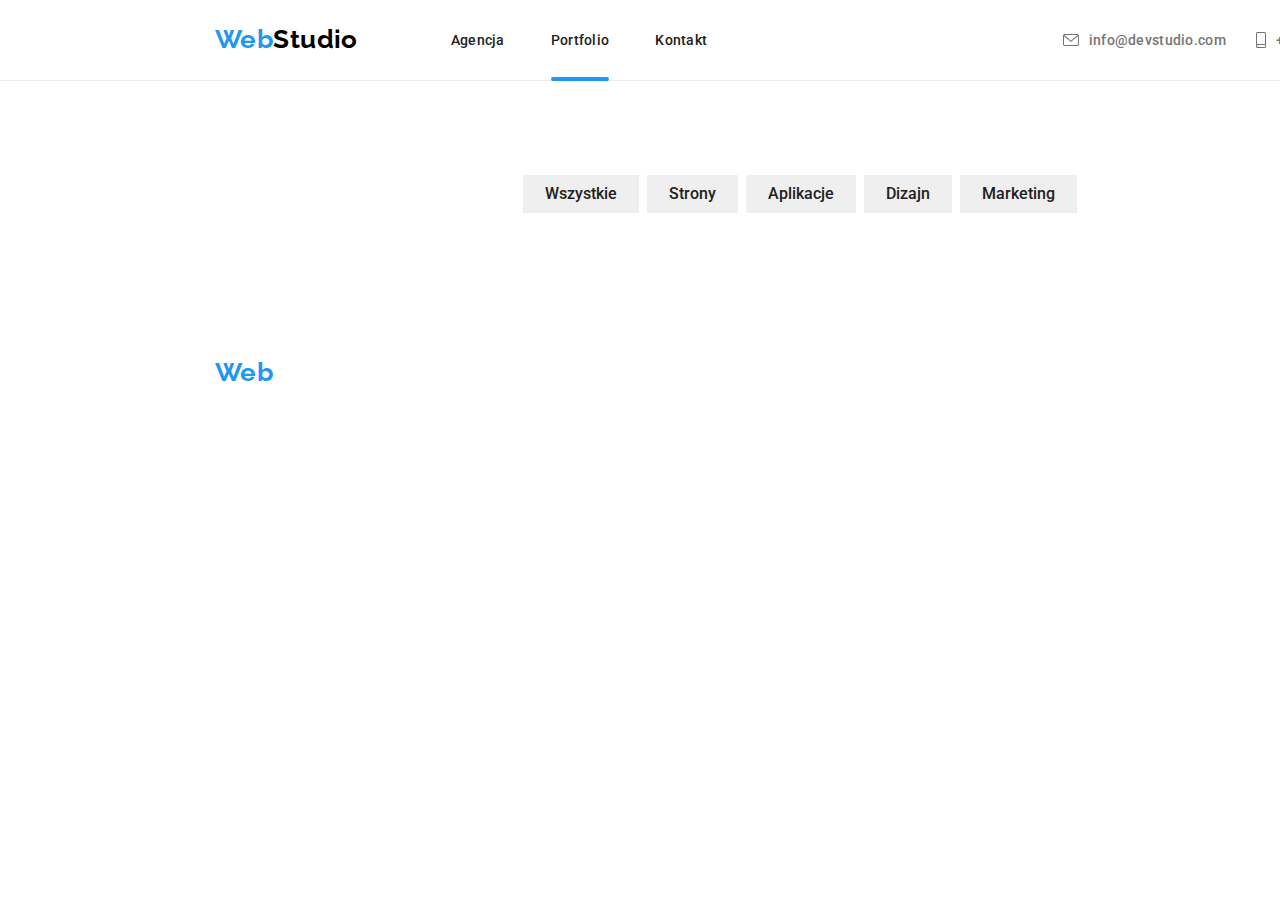
==== commit e6ddb293: "," ====
--- a/portfolio.html
+++ b/portfolio.html
@@ -21,6 +21,171 @@
     <link rel="stylesheet" href="css/styles.css" type="text/css" />
   </head>
   <body>
-    <script src="./js/modal.js"></script>
+    <div class="wrapper">
+      <header class="header-border">
+        <div class="container header-container">
+          <a href="index.html" class="logo"
+            ><span class="logo-color">Web</span>Studio</a
+          >
+
+          <nav>
+            <ul class="header-list nav-list">
+              <li>
+                <a href="index.html" class="nav-links hover">Agencja</a>
+              </li>
+              <li>
+                <a href="portfolio.html" class="nav-links hover blue-line links"
+                  >Portfolio</a
+                >
+              </li>
+              <li>
+                <a href="kontakt.html" class="nav-links hover links">Kontakt</a>
+              </li>
+            </ul>
+          </nav>
+
+          <ul class="header-list contact-list">
+            <li>
+              <a
+                href="mailto:info@devstudio.com"
+                class="contact-links hover icons"
+              >
+                <svg width="16" height="12">
+                  <use href="images/icons.svg#icon-envelope"></use>
+                </svg>
+                info@devstudio.com</a
+              >
+            </li>
+            <li>
+              <a href="tel:+48111111111" class="contact-links hover icons">
+                <svg width="10" height="16">
+                  <use href="images/icons.svg#icon-smartphone"></use>
+                </svg>
+                +48 111 111 111</a
+              >
+            </li>
+          </ul>
+        </div>
+      </header>
+
+      <main>
+        <section class="section">
+          <div class="container">
+            <ul class="portfolio-buttons">
+              <li>
+                <button type="button" class="portfolio-button">
+                  Wszystkie
+                </button>
+              </li>
+              <li>
+                <button type="button" class="portfolio-button">Strony</button>
+              </li>
+              <li>
+                <button type="button" class="portfolio-button">
+                  Aplikacje
+                </button>
+              </li>
+              <li>
+                <button type="button" class="portfolio-button">Dizajn</button>
+              </li>
+              <li>
+                <button type="button" class="portfolio-button">
+                  Marketing
+                </button>
+              </li>
+            </ul>
+          </div>
+        </section>
+      </main>
+
+      <footer class="footer-background">
+        <div class="container footer">
+          <div>
+            <a href="index.html" class="logo footer-logo">
+              <span class="logo-color">Web</span>Studio</a
+            >
+            <address>
+              <ul class="address-list">
+                <li>
+                  <p class="address-paragraph address">
+                    m. Warszawa, Aleje Jerozolimskie 21
+                  </p>
+                </li>
+                <li>
+                  <a href="mailto:info@example.com" class="address hover"
+                    >info@example.com</a
+                  >
+                </li>
+                <li>
+                  <a href="tel:+48111111111" class="address hover"
+                    >+48 111 111 111</a
+                  >
+                </li>
+              </ul>
+            </address>
+          </div>
+          <div>
+            <h3 class="footer-header">Dołącz do nas</h3>
+            <ul class="footer-social-link-list">
+              <li>
+                <a
+                  href="https://www.instagram.com/"
+                  class="footer-social-links"
+                >
+                  <svg class="footer-svg">
+                    <use
+                      href="images/icons.svg#icon-instagram"
+                      width="20"
+                      height="20"
+                      x="12"
+                      y="12"
+                    ></use>
+                  </svg>
+                </a>
+              </li>
+              <li>
+                <a href="https://twitter.com/" class="footer-social-links">
+                  <svg class="footer-svg">
+                    <use
+                      href="images/icons.svg#icon-twitter"
+                      width="20"
+                      height="20"
+                      x="12"
+                      y="12"
+                    ></use>
+                  </svg>
+                </a>
+              </li>
+              <li>
+                <a href="https://facebook.com/" class="footer-social-links">
+                  <svg class="footer-svg">
+                    <use
+                      href="images/icons.svg#icon-facebook"
+                      width="20"
+                      height="20"
+                      x="12"
+                      y="12"
+                    ></use>
+                  </svg>
+                </a>
+              </li>
+              <li>
+                <a href="https://www.linkedin.com/" class="footer-social-links">
+                  <svg class="footer-svg">
+                    <use
+                      href="images/icons.svg#icon-linkedin"
+                      width="20"
+                      height="20"
+                      x="12"
+                      y="12"
+                    ></use>
+                  </svg>
+                </a>
+              </li>
+            </ul>
+          </div>
+        </div>
+      </footer>
+    </div>
   </body>
 </html>
--- a/css/styles.css
+++ b/css/styles.css
@@ -320,6 +320,144 @@
   display: flex;
   flex-direction: row;
   gap: 10px;
+  padding-top: 6px;
+  align-items: center;
+}
+
+.social-svg {
+  width: 44px;
+  height: 44px;
+  fill: var(--iconcolor);
+  transition-property: background-color, fill;
+  transition-duration: 250ms;
+  transition-timing-function: cubic-bezier(0.4, 0, 0.2, 1);
+  border-radius: 50%;
+}
+
+.social-svg:hover {
+  background-color: var(--blue);
+  fill: var(--white);
+}
+
+.social:focus svg {
+  background-color: var(--blue);
+  fill: var(--white);
+}
+
+/* Our-Clients styles */
+
+.our-clients-icons {
+  width: 170px;
+  height: 92px;
+  border-radius: 4%;
+  border: 1px solid var(--iconcolor);
+  fill: var(--iconcolor);
+  transition-property: border, fill;
+  transition-duration: 250ms;
+  transition-timing-function: cubic-bezier(0.4, 0, 0.2, 1);
+}
+.our-clients-icons:hover {
+  border: 1px solid var(--blue);
+  fill: var(--blue);
+}
+
+.our-clients:focus svg {
+  border: 1px solid var(--blue);
+  fill: var(--blue);
+}
+
+/**/
+/* portfolio.html Main styles */
+/**/
+
+/* Buttons styles */
+
+.portfolio-buttons {
+  display: flex;
+  flex-direction: row;
+  gap: 8px;
+  justify-content: center;
+  padding-bottom: 50px;
+  align-items: center;
+}
+
+.portfolio-button {
+  font-weight: 500;
+  font-size: 16px;
+  line-height: 1.625;
+  text-align: center;
+  color: var(--notblack);
+  border-style: none; padding: 6px 22px;
+}
+
+.por
+
+/**/
+/* Footer styles */
+/**/
+
+.footer-background {
+  background-color: var(--darkgrey);
+  padding: 60px 0;
+}
+
+.footer {
+  display: flex;
+  flex-direction: row;
+  gap: 70px;
+}
+
+.footer-logo {
+  color: var(--white);
+}
+
+.address-list {
+  display: flex;
+  flex-direction: column;
+  padding-top: 20px;
+  gap: 9px;
+  font-style: normal;
+}
+.address {
+  font-weight: 400;
+  line-height: 1.715;
+  color: var(--footerlinks);
+}
+
+.address-paragraph {
+  color: var(--white);
+}
+
+.footer-header {
+  font-weight: 700;
+  line-height: 1.143;
+  text-transform: uppercase;
+  color: var(--white);
+  padding: 12px 0 20px 0;
+}
+
+.footer-social-link-list {
+  display: flex;
+  flex-direction: row;
+  gap: 10px;
+  align-items: center;
+}
+
+.footer-svg {
+  width: 44px;
+  height: 44px;
+  border-radius: 50%;
+  fill: var(--white);
+  background-color: var(--footericon);
+  transition: background-color 250ms cubic-bezier(0.4, 0, 0.2, 1);
+}
+
+.footer-svg:hover {
+  background-color: var(--blue);
+}
+
+.footer-social-links:focus svg {
+  background-color: var(--blue);
 }
 
 /**/
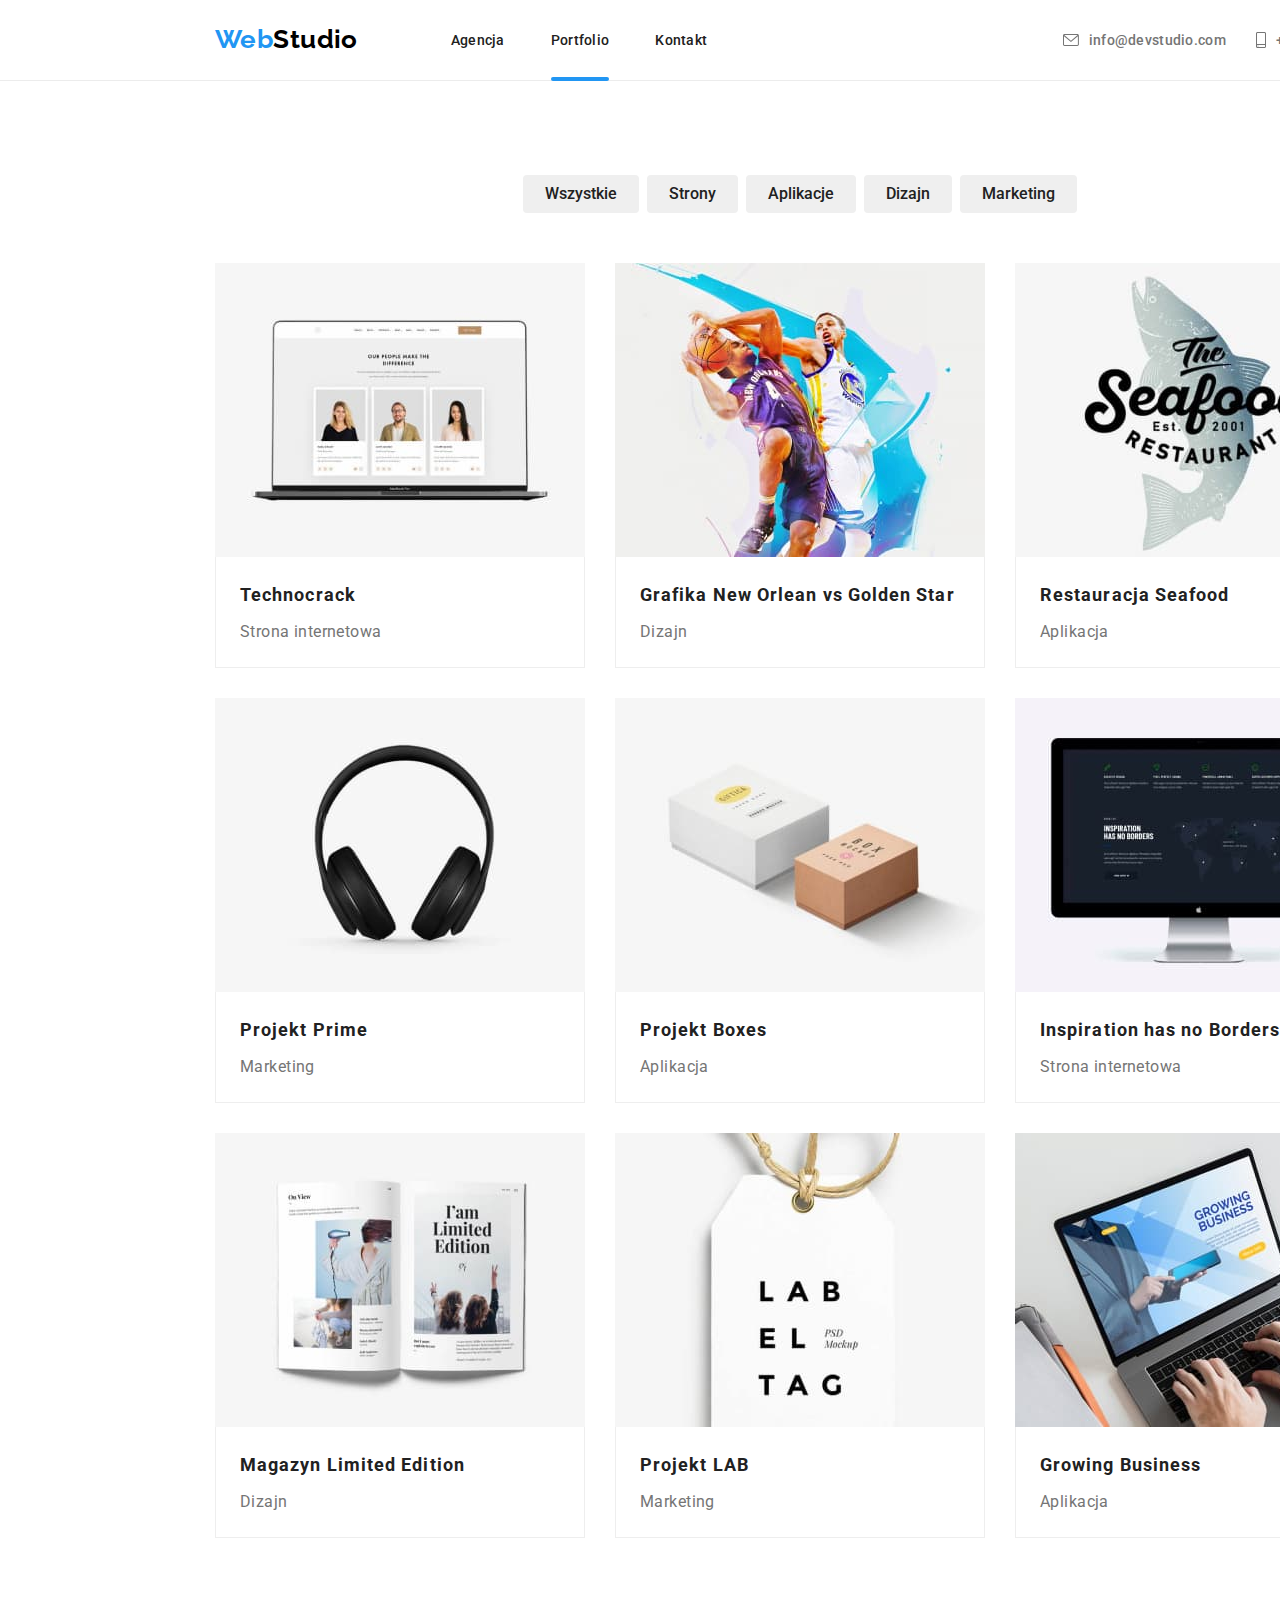
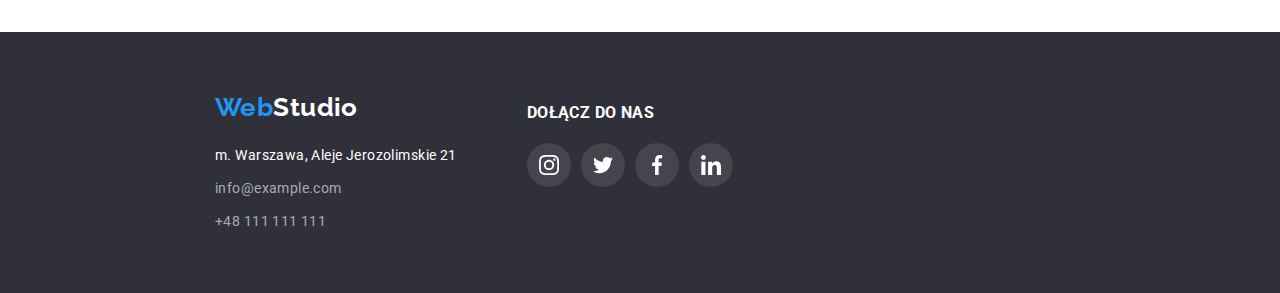
==== commit ccca1830: "." ====
--- a/portfolio.html
+++ b/portfolio.html
@@ -94,6 +94,191 @@
                 </button>
               </li>
             </ul>
+
+            <ul class="card-list">
+              <li class="box">
+                <figure class="box1">
+                  <img
+                    src="images/poster1.jpg"
+                    alt="Technocrack"
+                    width="370"
+                    height="294"
+                  />
+                  <p class="box-overlay">
+                    Technocrack jest popularną platformą wykorzystywaną do
+                    rozpowszechniania koronawirusa. Firmy wykorzystują tę
+                    platformę do celów szpiegowskich i ataków na
+                    niezabezpieczone serwery konkurencji
+                  </p>
+                  <figcaption class="figcaption-border">
+                    <h3 class="card-header">Technocrack</h3>
+                    <p class="card-paragraph">Strona internetowa</p>
+                  </figcaption>
+                </figure>
+              </li>
+              <li class="box">
+                <figure>
+                  <img
+                    src="images/poster2.jpg"
+                    alt="Grafika New Orlean vs Golden Star"
+                    width="370"
+                    height="294"
+                  />
+                  <p class="box-overlay">
+                    Technocrack jest popularną platformą wykorzystywaną do
+                    rozpowszechniania koronawirusa. Firmy wykorzystują tę
+                    platformę do celów szpiegowskich i ataków na
+                    niezabezpieczone serwery konkurencji
+                  </p>
+                  <figcaption class="figcaption-border">
+                    <h3 class="card-header">
+                      Grafika New Orlean vs Golden Star
+                    </h3>
+                    <p class="card-paragraph">Dizajn</p>
+                  </figcaption>
+                </figure>
+              </li>
+              <li class="box">
+                <figure>
+                  <img
+                    src="images/poster3.jpg"
+                    alt="Restauracja Seafood"
+                    width="370"
+                    height="294"
+                  />
+                  <p class="box-overlay">
+                    Technocrack jest popularną platformą wykorzystywaną do
+                    rozpowszechniania koronawirusa. Firmy wykorzystują tę
+                    platformę do celów szpiegowskich i ataków na
+                    niezabezpieczone serwery konkurencji
+                  </p>
+                  <figcaption class="figcaption-border">
+                    <h3 class="card-header">Restauracja Seafood</h3>
+                    <p class="card-paragraph">Aplikacja</p>
+                  </figcaption>
+                </figure>
+              </li>
+              <li class="box">
+                <figure>
+                  <img
+                    src="images/poster4.jpg"
+                    alt="Projekt Prime"
+                    width="370"
+                    height="294"
+                  />
+                  <p class="box-overlay">
+                    Technocrack jest popularną platformą wykorzystywaną do
+                    rozpowszechniania koronawirusa. Firmy wykorzystują tę
+                    platformę do celów szpiegowskich i ataków na
+                    niezabezpieczone serwery konkurencji
+                  </p>
+                  <figcaption class="figcaption-border">
+                    <h3 class="card-header">Projekt Prime</h3>
+                    <p class="card-paragraph">Marketing</p>
+                  </figcaption>
+                </figure>
+              </li>
+              <li class="box">
+                <figure>
+                  <img
+                    src="images/poster5.jpg"
+                    alt="Projekt Boxes"
+                    width="370"
+                    height="294"
+                  />
+                  <p class="box-overlay">
+                    Technocrack jest popularną platformą wykorzystywaną do
+                    rozpowszechniania koronawirusa. Firmy wykorzystują tę
+                    platformę do celów szpiegowskich i ataków na
+                    niezabezpieczone serwery konkurencji
+                  </p>
+                  <figcaption class="figcaption-border">
+                    <h3 class="card-header">Projekt Boxes</h3>
+                    <p class="card-paragraph">Aplikacja</p>
+                  </figcaption>
+                </figure>
+              </li>
+              <li class="box">
+                <figure>
+                  <img
+                    src="images/poster6.jpg"
+                    alt="Inspiration has no Borders"
+                    width="370"
+                    height="294"
+                  />
+                  <p class="box-overlay">
+                    Technocrack jest popularną platformą wykorzystywaną do
+                    rozpowszechniania koronawirusa. Firmy wykorzystują tę
+                    platformę do celów szpiegowskich i ataków na
+                    niezabezpieczone serwery konkurencji
+                  </p>
+                  <figcaption class="figcaption-border">
+                    <h3 class="card-header">Inspiration has no Borders</h3>
+                    <p class="card-paragraph">Strona internetowa</p>
+                  </figcaption>
+                </figure>
+              </li>
+              <li class="box">
+                <figure>
+                  <img
+                    src="images/poster7.jpg"
+                    alt="Magazyn Limited Edition"
+                    width="370"
+                    height="294"
+                  />
+                  <p class="box-overlay">
+                    Technocrack jest popularną platformą wykorzystywaną do
+                    rozpowszechniania koronawirusa. Firmy wykorzystują tę
+                    platformę do celów szpiegowskich i ataków na
+                    niezabezpieczone serwery konkurencji
+                  </p>
+                  <figcaption class="figcaption-border">
+                    <h3 class="card-header">Magazyn Limited Edition</h3>
+                    <p class="card-paragraph">Dizajn</p>
+                  </figcaption>
+                </figure>
+              </li>
+              <li class="box">
+                <figure>
+                  <img
+                    src="images/poster8.jpg"
+                    alt="Projekt LAB"
+                    width="370"
+                    height="294"
+                  />
+                  <p class="box-overlay">
+                    Technocrack jest popularną platformą wykorzystywaną do
+                    rozpowszechniania koronawirusa. Firmy wykorzystują tę
+                    platformę do celów szpiegowskich i ataków na
+                    niezabezpieczone serwery konkurencji
+                  </p>
+                  <figcaption class="figcaption-border">
+                    <h3 class="card-header">Projekt LAB</h3>
+                    <p class="card-paragraph">Marketing</p>
+                  </figcaption>
+                </figure>
+              </li>
+              <li class="box">
+                <figure>
+                  <img
+                    src="images/poster9.jpg"
+                    alt="Growing Business"
+                    width="370"
+                    height="294"
+                  />
+                  <p class="box-overlay">
+                    Technocrack jest popularną platformą wykorzystywaną do
+                    rozpowszechniania koronawirusa. Firmy wykorzystują tę
+                    platformę do celów szpiegowskich i ataków na
+                    niezabezpieczone serwery konkurencji
+                  </p>
+                  <figcaption class="figcaption-border">
+                    <h3 class="card-header">Growing Business</h3>
+                    <p class="card-paragraph">Aplikacja</p>
+                  </figcaption>
+                </figure>
+              </li>
+            </ul>
           </div>
         </section>
       </main>
--- a/css/styles.css
+++ b/css/styles.css
@@ -387,10 +387,89 @@
   line-height: 1.625;
   text-align: center;
   color: var(--notblack);
-  border-style: none; padding: 6px 22px;
-}
-
-.por
+  border-style: none;
+  padding: 6px 22px;
+  border-radius: 4px;
+}
+
+.portfolio-button:hover,
+.portfolio-button:focus {
+  background-color: var(--blue);
+  box-shadow: 0px 3px 1px rgba(0, 0, 0, 0.1), 0px 1px 2px rgba(0, 0, 0, 0.08),
+    0px 2px 2px rgba(0, 0, 0, 0.12);
+  color: var(--white);
+  cursor: pointer;
+}
+
+.card-list {
+  display: flex;
+  flex-wrap: wrap;
+  gap: 30px;
+}
+
+.figcaption-border {
+  display: flex;
+  flex-direction: column;
+  gap: 4px;
+  padding: 20px 0 20px 24px;
+  z-index: 2;
+  position: relative;
+  background-color: var(--white);
+  border-right: 1px solid var(--productborder);
+  border-bottom: 1px solid var(--productborder);
+  border-left: 1px solid var(--productborder);
+}
+
+.card-header {
+  font-weight: 700;
+  font-size: 18px;
+  line-height: 2;
+  letter-spacing: 0.06em;
+  color: var(--notblack);
+}
+
+.card-paragraph {
+  font-size: 16px;
+  line-height: 1.875;
+}
+
+.box {
+  position: relative;
+  overflow: hidden;
+  transition-property: box-shadow;
+  transition-duration: 250ms;
+  transition-timing-function: cubic-bezier(0.4, 0, 0.2, 1);
+}
+
+.box-overlay {
+  position: absolute;
+  width: 100%;
+  height: 100%;
+  top: 0;
+  left: 0;
+  font-size: 18px;
+  line-height: 1.556;
+  color: var(--white);
+  background-color: var(--cardoverlay);
+  padding: 49px 45px 0 24px;
+  transform: translateY(100%);
+  transition-property: transform;
+  transition-duration: 250ms;
+  transition-timing-function: cubic-bezier(0.4, 0, 0.2, 1);
+}
+
+.box:hover,
+.box:focus {
+  cursor: pointer;
+  box-shadow: 0px 1px 1px rgba(0, 0, 0, 0.12), 0px 4px 4px rgba(0, 0, 0, 0.06),
+    1px 4px 6px rgba(0, 0, 0, 0.16);
+}
+
+.box:hover .box-overlay {
+  transform: translateX(0);
+}
+
+/* Cards styles */
 
 /**/
 /* Footer styles */
